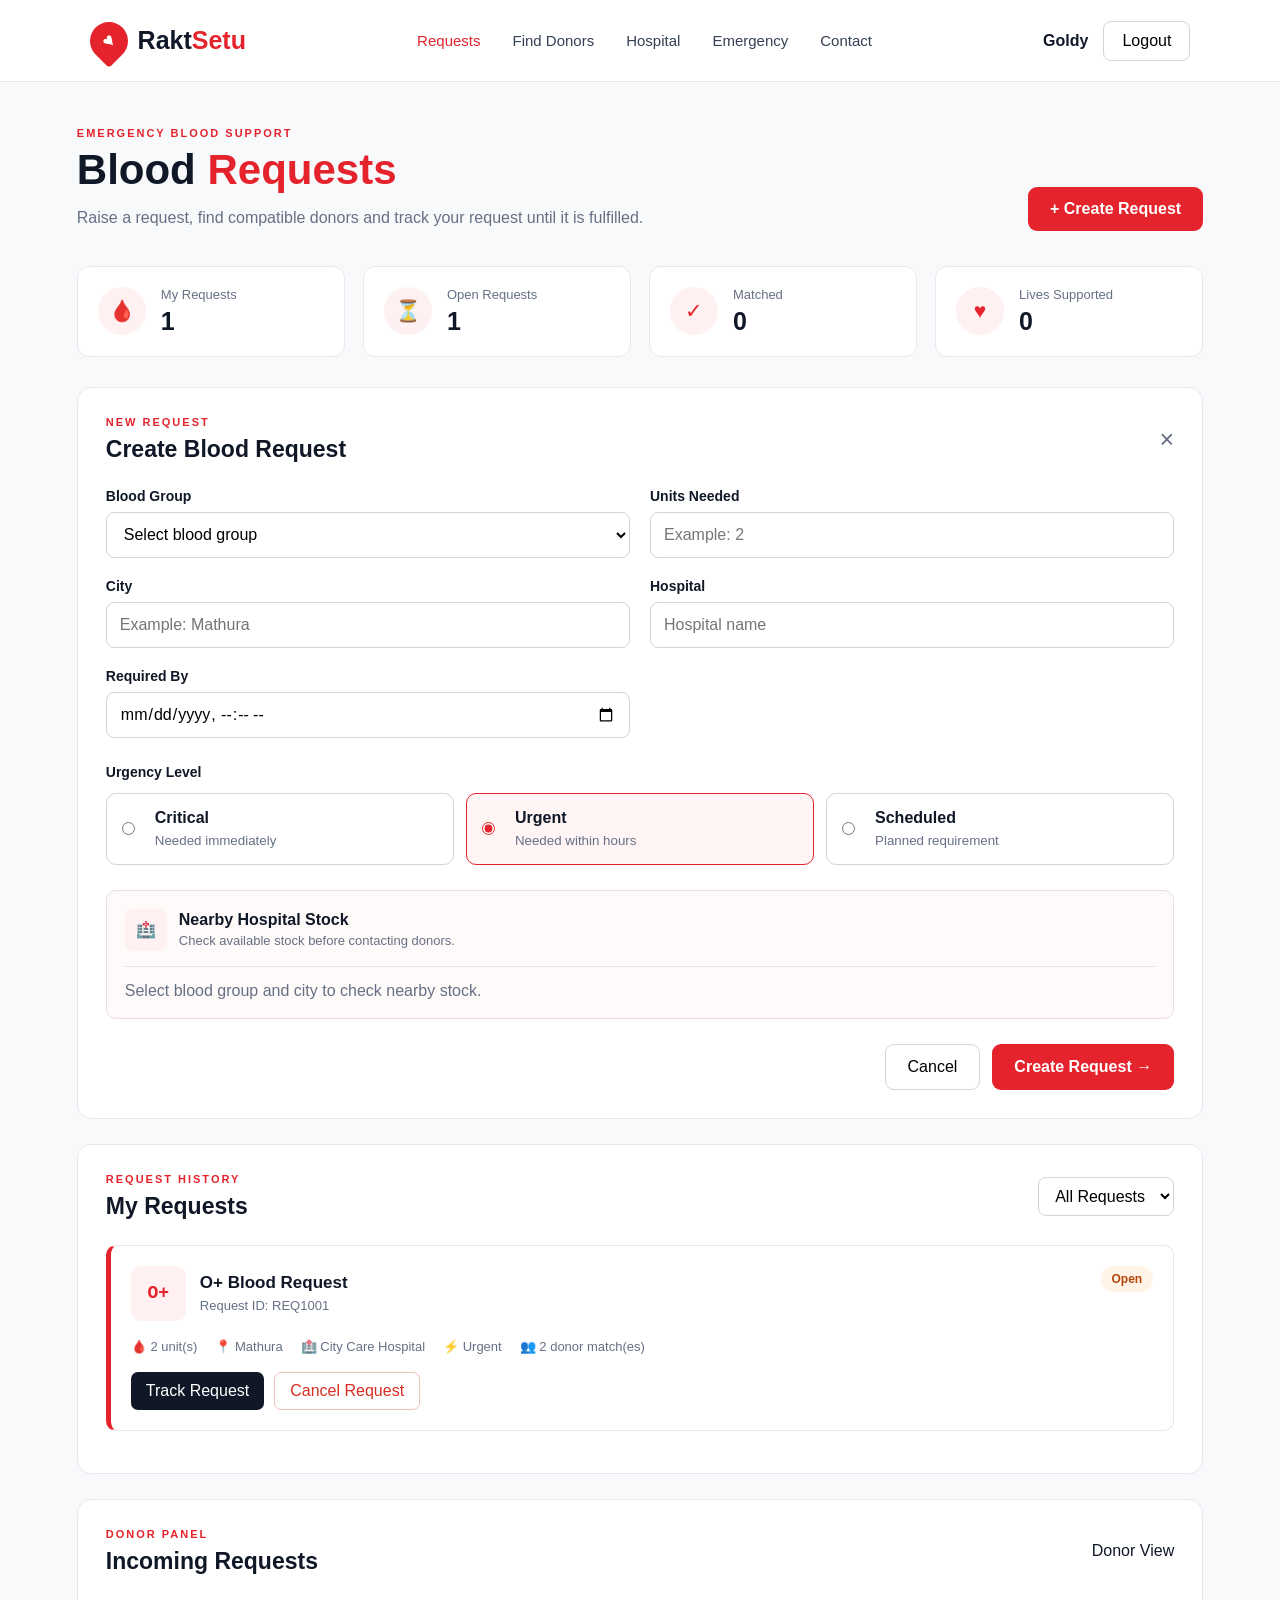
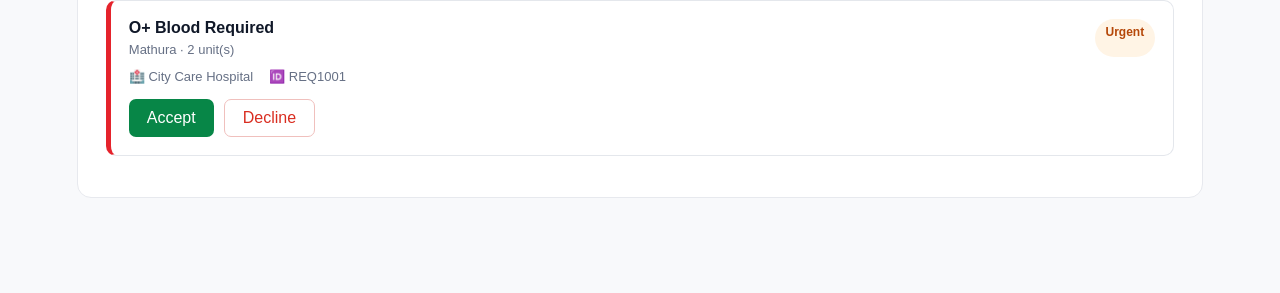
==== requests.html @ d80ad345 "Set up frontend HTML CSS and JavaScript structure" ====
<!DOCTYPE html>
<html lang="en">

<head>
    <meta charset="UTF-8">
    <meta name="viewport" content="width=device-width, initial-scale=1.0">

    <title>RaktSetu | Blood Requests</title>

    <link rel="stylesheet" href="requests.css">
</head>

<body>

    <!-- ================= NAVBAR ================= -->

    <header class="navbar">

        <div class="logo-area">
            <div class="logo-drop">♥</div>
            <span class="logo-text">
                Rakt<span>Setu</span>
            </span>
        </div>

        <nav>
            <a href="#" class="active">Requests</a>
            <a href="#">Find Donors</a>
            <a href="#">Hospital</a>
            <a href="#">Emergency</a>
            <a href="#">Contact</a>
        </nav>

        <div class="nav-actions">
            <span class="user-name">Goldy</span>
            <button class="logout-btn" onclick="logout()">Logout</button>
        </div>

    </header>


    <!-- ================= PAGE ================= -->

    <main class="page-container">

        <!-- PAGE HEADER -->

        <section class="page-heading">

            <div>
                <p class="small-heading">EMERGENCY BLOOD SUPPORT</p>

                <h1>
                    Blood <span>Requests</span>
                </h1>

                <p class="heading-text">
                    Raise a request, find compatible donors and track
                    your request until it is fulfilled.
                </p>
            </div>

            <button class="primary-btn" onclick="openRequestForm()">
                + Create Request
            </button>

        </section>


        <!-- ================= QUICK STATS ================= -->

        <section class="stats-grid">

            <div class="stat-card">
                <div class="stat-icon">🩸</div>

                <div>
                    <p>My Requests</p>
                    <h2 id="totalRequests">0</h2>
                </div>
            </div>


            <div class="stat-card">
                <div class="stat-icon">⏳</div>

                <div>
                    <p>Open Requests</p>
                    <h2 id="openRequests">0</h2>
                </div>
            </div>


            <div class="stat-card">
                <div class="stat-icon">✓</div>

                <div>
                    <p>Matched</p>
                    <h2 id="matchedRequests">0</h2>
                </div>
            </div>


            <div class="stat-card">
                <div class="stat-icon">♥</div>

                <div>
                    <p>Lives Supported</p>
                    <h2 id="fulfilledRequests">0</h2>
                </div>
            </div>

        </section>


        <!-- ================= REQUEST FORM ================= -->

        <section id="requestSection" class="content-card">

            <div class="section-header">

                <div>
                    <p class="small-heading">NEW REQUEST</p>
                    <h2>Create Blood Request</h2>
                </div>

                <button class="close-btn" onclick="closeRequestForm()">
                    ×
                </button>

            </div>


            <form id="requestForm">

                <div class="form-grid">

                    <!-- BLOOD GROUP -->

                    <div class="form-group">

                        <label for="bloodGroup">
                            Blood Group
                        </label>

                        <select id="bloodGroup" required>

                            <option value="">
                                Select blood group
                            </option>

                            <option value="A+">A+</option>
                            <option value="A-">A-</option>
                            <option value="B+">B+</option>
                            <option value="B-">B-</option>
                            <option value="AB+">AB+</option>
                            <option value="AB-">AB-</option>
                            <option value="O+">O+</option>
                            <option value="O-">O-</option>

                        </select>

                    </div>


                    <!-- UNITS -->

                    <div class="form-group">

                        <label for="units">
                            Units Needed
                        </label>

                        <input
                            type="number"
                            id="units"
                            min="1"
                            max="20"
                            placeholder="Example: 2"
                            required
                        >

                    </div>


                    <!-- CITY -->

                    <div class="form-group">

                        <label for="city">
                            City
                        </label>

                        <input
                            type="text"
                            id="city"
                            placeholder="Example: Mathura"
                            required
                        >

                    </div>


                    <!-- HOSPITAL -->

                    <div class="form-group">

                        <label for="hospital">
                            Hospital
                        </label>

                        <input
                            type="text"
                            id="hospital"
                            placeholder="Hospital name"
                        >

                    </div>


                    <!-- DATE -->

                    <div class="form-group">

                        <label for="neededBy">
                            Required By
                        </label>

                        <input
                            type="datetime-local"
                            id="neededBy"
                            required
                        >

                    </div>

                </div>


                <!-- URGENCY -->

                <div class="urgency-section">

                    <label>
                        Urgency Level
                    </label>

                    <div class="urgency-options">

                        <label class="urgency-card critical">

                            <input
                                type="radio"
                                name="urgency"
                                value="Critical"
                            >

                            <span class="urgency-dot"></span>

                            <div>
                                <strong>Critical</strong>
                                <small>Needed immediately</small>
                            </div>

                        </label>


                        <label class="urgency-card urgent">

                            <input
                                type="radio"
                                name="urgency"
                                value="Urgent"
                                checked
                            >

                            <span class="urgency-dot"></span>

                            <div>
                                <strong>Urgent</strong>
                                <small>Needed within hours</small>
                            </div>

                        </label>


                        <label class="urgency-card scheduled">

                            <input
                                type="radio"
                                name="urgency"
                                value="Scheduled"
                            >

                            <span class="urgency-dot"></span>

                            <div>
                                <strong>Scheduled</strong>
                                <small>Planned requirement</small>
                            </div>

                        </label>

                    </div>

                </div>


                <!-- STOCK PREVIEW -->

                <div class="stock-preview">

                    <div class="stock-title">

                        <div class="stock-icon">
                            🏥
                        </div>

                        <div>

                            <h3>Nearby Hospital Stock</h3>

                            <p>
                                Check available stock before contacting donors.
                            </p>

                        </div>

                    </div>

                    <div id="stockResult" class="stock-result">

                        Select blood group and city to check nearby stock.

                    </div>

                </div>


                <div class="form-actions">

                    <button
                        type="button"
                        class="secondary-btn"
                        onclick="closeRequestForm()"
                    >
                        Cancel
                    </button>

                    <button
                        type="submit"
                        class="primary-btn"
                    >
                        Create Request →
                    </button>

                </div>

            </form>

        </section>


        <!-- ================= MY REQUESTS ================= -->

        <section class="content-card">

            <div class="section-header">

                <div>
                    <p class="small-heading">REQUEST HISTORY</p>
                    <h2>My Requests</h2>
                </div>

                <select
                    id="statusFilter"
                    class="status-filter"
                    onchange="renderRequests()"
                >

                    <option value="all">
                        All Requests
                    </option>

                    <option value="Open">
                        Open
                    </option>

                    <option value="Matched">
                        Matched
                    </option>

                    <option value="Fulfilled">
                        Fulfilled
                    </option>

                    <option value="Cancelled">
                        Cancelled
                    </option>

                </select>

            </div>


            <div id="requestsContainer">

                <!-- JavaScript inserts requests here -->

            </div>

        </section>


        <!-- ================= INCOMING REQUESTS ================= -->

        <section class="content-card">

            <div class="section-header">

                <div>
                    <p class="small-heading">
                        DONOR PANEL
                    </p>

                    <h2>
                        Incoming Requests
                    </h2>
                </div>

                <span class="demo-pill">
                    Donor View
                </span>

            </div>


            <div id="incomingRequests">

                <!-- JavaScript inserts donor requests -->

            </div>

        </section>

    </main>


    <!-- ================= REQUEST DETAILS MODAL ================= -->

    <div id="requestModal" class="modal">

        <div class="modal-content">

            <button
                class="modal-close"
                onclick="closeModal()"
            >
                ×
            </button>

            <div id="modalBody">

            </div>

        </div>

    </div>


    <!-- ================= TOAST ================= -->

    <div id="toast" class="toast">

        <span id="toastMessage"></span>

    </div>


    <script src="requests.js"></script>

</body>

</html>
---- requests.css ----
/* ================= RESET ================= */

* {
    margin: 0;
    padding: 0;
    box-sizing: border-box;
}

body {
    font-family: Arial, Helvetica, sans-serif;
    background: #f8f9fb;
    color: #101828;
}

button,
input,
select {
    font: inherit;
}


/* ================= NAVBAR ================= */

.navbar {
    height: 82px;
    background: white;
    border-bottom: 1px solid #e8e8e8;

    display: flex;
    align-items: center;
    justify-content: space-between;

    padding: 0 7%;

    position: sticky;
    top: 0;
    z-index: 100;
}


/* LOGO */

.logo-area {
    display: flex;
    align-items: center;
    gap: 10px;
}

.logo-drop {
    width: 38px;
    height: 38px;

    background: #e5232c;
    color: white;

    border-radius: 50% 50% 50% 10%;

    display: flex;
    align-items: center;
    justify-content: center;

    transform: rotate(-45deg);
    font-size: 19px;
}

.logo-drop::first-letter {
    transform: rotate(45deg);
}

.logo-text {
    font-size: 25px;
    font-weight: 800;
}

.logo-text span {
    color: #e5232c;
}


/* NAV LINKS */

.navbar nav {
    display: flex;
    gap: 32px;
}

.navbar nav a {
    text-decoration: none;
    color: #344054;
    font-size: 15px;
    padding: 30px 0;
}

.navbar nav a:hover,
.navbar nav a.active {
    color: #e5232c;
}


/* NAV ACTIONS */

.nav-actions {
    display: flex;
    align-items: center;
    gap: 15px;
}

.user-name {
    font-weight: 600;
}

.logout-btn {
    background: white;
    border: 1px solid #d0d5dd;
    padding: 10px 18px;
    border-radius: 8px;
    cursor: pointer;
}


/* ================= MAIN ================= */

.page-container {
    width: 88%;
    max-width: 1350px;
    margin: auto;
    padding: 45px 0 70px;
}


/* ================= PAGE HEADING ================= */

.page-heading {
    display: flex;
    align-items: end;
    justify-content: space-between;
    margin-bottom: 35px;
}

.small-heading {
    color: #e5232c;
    font-size: 11px;
    font-weight: 800;
    letter-spacing: 2px;
    margin-bottom: 8px;
}

.page-heading h1 {
    font-size: 42px;
    line-height: 1.1;
    margin-bottom: 12px;
}

.page-heading h1 span {
    color: #e5232c;
}

.heading-text {
    color: #667085;
    max-width: 650px;
    line-height: 1.6;
}


/* ================= BUTTONS ================= */

.primary-btn {
    background: #e5232c;
    color: white;

    border: none;
    border-radius: 9px;

    padding: 13px 22px;

    font-weight: 700;

    cursor: pointer;

    transition: 0.2s;
}

.primary-btn:hover {
    background: #c91d25;
    transform: translateY(-1px);
}

.secondary-btn {
    background: white;
    border: 1px solid #d0d5dd;
    border-radius: 9px;
    padding: 13px 22px;
    cursor: pointer;
}


/* ================= STATS ================= */

.stats-grid {
    display: grid;
    grid-template-columns: repeat(4, 1fr);
    gap: 18px;
    margin-bottom: 30px;
}

.stat-card {
    background: white;
    border: 1px solid #e7e9ee;

    padding: 20px;

    border-radius: 12px;

    display: flex;
    align-items: center;
    gap: 15px;
}

.stat-icon {
    width: 48px;
    height: 48px;

    border-radius: 50%;

    background: #fff0f1;
    color: #e5232c;

    display: flex;
    align-items: center;
    justify-content: center;

    font-size: 21px;
}

.stat-card p {
    color: #667085;
    font-size: 13px;
    margin-bottom: 5px;
}

.stat-card h2 {
    font-size: 25px;
}


/* ================= CONTENT CARD ================= */

.content-card {
    background: white;
    border: 1px solid #e7e9ee;

    border-radius: 14px;

    padding: 28px;

    margin-bottom: 25px;
}

.section-header {
    display: flex;
    align-items: center;
    justify-content: space-between;

    margin-bottom: 25px;
}

.section-header h2 {
    font-size: 23px;
}

.close-btn,
.modal-close {
    background: none;
    border: none;
    font-size: 25px;
    cursor: pointer;
    color: #667085;
}


/* ================= FORM ================= */

.form-grid {
    display: grid;
    grid-template-columns: repeat(2, 1fr);
    gap: 20px;
}

.form-group {
    display: flex;
    flex-direction: column;
    gap: 8px;
}

.form-group label,
.urgency-section > label {
    font-size: 14px;
    font-weight: 700;
}

.form-group input,
.form-group select {
    height: 46px;

    border: 1px solid #d0d5dd;
    border-radius: 8px;

    padding: 0 13px;

    outline: none;

    background: white;
}

.form-group input:focus,
.form-group select:focus {
    border-color: #e5232c;
    box-shadow: 0 0 0 3px #fff0f1;
}


/* ================= URGENCY ================= */

.urgency-section {
    margin-top: 25px;
}

.urgency-options {
    display: grid;
    grid-template-columns: repeat(3, 1fr);
    gap: 12px;

    margin-top: 12px;
}

.urgency-card {
    border: 1px solid #d0d5dd;
    border-radius: 10px;

    padding: 15px;

    display: flex;
    align-items: center;
    gap: 10px;

    cursor: pointer;
}

.urgency-card input {
    accent-color: #e5232c;
}

.urgency-card strong {
    display: block;
    margin-bottom: 4px;
}

.urgency-card small {
    color: #667085;
}

.urgency-card:has(input:checked) {
    border-color: #e5232c;
    background: #fff5f5;
}


/* ================= STOCK ================= */

.stock-preview {
    margin-top: 25px;

    border: 1px solid #eadfe0;

    border-radius: 10px;

    padding: 18px;

    background: #fffafa;
}

.stock-title {
    display: flex;
    align-items: center;
    gap: 12px;
}

.stock-icon {
    width: 42px;
    height: 42px;

    border-radius: 8px;

    background: #fff0f1;

    display: flex;
    align-items: center;
    justify-content: center;
}

.stock-title h3 {
    font-size: 16px;
}

.stock-title p {
    color: #667085;
    font-size: 13px;
    margin-top: 4px;
}

.stock-result {
    margin-top: 15px;
    padding-top: 15px;
    border-top: 1px solid #eadfe0;
    color: #667085;
}


/* STOCK ROW */

.stock-row {
    display: flex;
    align-items: center;
    justify-content: space-between;

    padding: 10px 0;
}

.stock-positive {
    color: #078647;
    font-weight: 700;
}

.stock-low {
    color: #d97706;
    font-weight: 700;
}


/* ================= FORM ACTIONS ================= */

.form-actions {
    display: flex;
    justify-content: flex-end;
    gap: 12px;

    margin-top: 25px;
}


/* ================= REQUEST CARD ================= */

.request-card {
    border: 1px solid #e4e7ec;
    border-left: 5px solid #e5232c;

    border-radius: 10px;

    padding: 20px;

    margin-bottom: 14px;

    background: white;
}

.request-top {
    display: flex;
    justify-content: space-between;
    align-items: flex-start;
}

.request-main {
    display: flex;
    gap: 14px;
    align-items: center;
}

.blood-badge {
    min-width: 55px;
    height: 55px;

    border-radius: 10px;

    background: #fff0f1;
    color: #e5232c;

    display: flex;
    align-items: center;
    justify-content: center;

    font-weight: 900;
    font-family: monospace;
    font-size: 18px;
}

.request-main h3 {
    font-size: 17px;
    margin-bottom: 5px;
}

.request-main p {
    color: #667085;
    font-size: 13px;
}

.request-details {
    display: flex;
    flex-wrap: wrap;
    gap: 18px;

    margin-top: 18px;

    color: #667085;
    font-size: 13px;
}

.request-actions {
    margin-top: 18px;

    display: flex;
    gap: 10px;
}

.view-btn {
    background: #101828;
    color: white;

    border: none;

    padding: 9px 15px;

    border-radius: 7px;

    cursor: pointer;
}

.cancel-request-btn {
    background: white;
    color: #d92d20;

    border: 1px solid #f0c0bd;

    padding: 9px 15px;

    border-radius: 7px;

    cursor: pointer;
}


/* ================= STATUS ================= */

.status-badge {
    padding: 6px 11px;
    border-radius: 20px;

    font-size: 12px;
    font-weight: 700;
}

.status-open {
    background: #fff4e5;
    color: #b54708;
}

.status-matched {
    background: #eaf2ff;
    color: #175cd3;
}

.status-fulfilled {
    background: #e8f8ef;
    color: #078647;
}

.status-cancelled {
    background: #f2f4f7;
    color: #667085;
}


/* ================= INCOMING ================= */

.incoming-card {
    border: 1px solid #e4e7ec;

    border-left: 5px solid #e5232c;

    padding: 18px;

    border-radius: 10px;

    margin-bottom: 13px;
}

.incoming-header {
    display: flex;
    justify-content: space-between;
}

.incoming-info {
    margin-top: 12px;

    display: flex;
    flex-wrap: wrap;

    gap: 16px;

    color: #667085;

    font-size: 13px;
}

.incoming-actions {
    display: flex;
    gap: 10px;
    margin-top: 15px;
}

.accept-btn {
    background: #078647;
    color: white;

    border: none;

    padding: 9px 18px;

    border-radius: 7px;

    cursor: pointer;
}

.decline-btn {
    background: white;
    color: #d92d20;

    border: 1px solid #f0c0bd;

    padding: 9px 18px;

    border-radius: 7px;

    cursor: pointer;
}


/* ================= FILTER ================= */

.status-filter {
    border: 1px solid #d0d5dd;
    padding: 9px 12px;
    border-radius: 8px;
    background: white;
}


/* ================= MODAL ================= */

.modal {
    position: fixed;

    inset: 0;

    background: rgba(16, 24, 40, 0.55);

    display: none;

    align-items: center;
    justify-content: center;

    z-index: 200;
}

.modal.show {
    display: flex;
}

.modal-content {
    width: 90%;
    max-width: 720px;

    max-height: 90vh;

    overflow-y: auto;

    background: white;

    border-radius: 15px;

    padding: 30px;

    position: relative;
}

.modal-close {
    position: absolute;
    right: 20px;
    top: 15px;
}


/* TRACKER */

.tracker {
    display: flex;
    align-items: center;
    margin: 30px 0;
}

.track-step {
    text-align: center;
    flex: 1;
    position: relative;
}

.track-circle {
    width: 36px;
    height: 36px;

    margin: auto;

    border-radius: 50%;

    background: #eaecf0;

    color: #667085;

    display: flex;
    align-items: center;
    justify-content: center;

    font-weight: 700;
}

.track-step.active .track-circle {
    background: #e5232c;
    color: white;
}

.track-step.completed .track-circle {
    background: #078647;
    color: white;
}

.track-step span {
    display: block;
    font-size: 12px;
    margin-top: 7px;
}

.track-line {
    height: 2px;
    background: #eaecf0;
    flex: 1;
}


/* DONOR MATCH */

.donor-match {
    border: 1px solid #e4e7ec;
    border-radius: 9px;
    padding: 15px;

    display: flex;
    justify-content: space-between;
    align-items: center;

    margin-bottom: 10px;
}

.donor-info {
    display: flex;
    align-items: center;
    gap: 12px;
}

.donor-avatar {
    width: 40px;
    height: 40px;

    background: #fff0f1;
    color: #e5232c;

    border-radius: 50%;

    display: flex;
    align-items: center;
    justify-content: center;

    font-weight: 800;
}


/* ================= TOAST ================= */

.toast {
    position: fixed;

    bottom: 25px;
    right: 25px;

    background: #101828;
    color: white;

    padding: 14px 20px;

    border-radius: 8px;

    transform: translateY(100px);

    opacity: 0;

    transition: 0.3s;

    z-index: 500;
}

.toast.show {
    transform: translateY(0);
    opacity: 1;
}


/* ================= EMPTY STATE ================= */

.empty-state {
    text-align: center;

    padding: 40px 20px;

    color: #667085;
}

.empty-state-icon {
    font-size: 35px;
    margin-bottom: 10px;
}


/* ================= RESPONSIVE ================= */

@media (max-width: 900px) {

    .navbar {
        padding: 0 4%;
    }

    .navbar nav {
        display: none;
    }

    .stats-grid {
        grid-template-columns: repeat(2, 1fr);
    }

    .page-heading {
        align-items: flex-start;
        flex-direction: column;
        gap: 20px;
    }

    .urgency-options {
        grid-template-columns: 1fr;
    }
}


@media (max-width: 600px) {

    .page-container {
        width: 92%;
        padding-top: 30px;
    }

    .page-heading h1 {
        font-size: 32px;
    }

    .stats-grid {
        grid-template-columns: 1fr;
    }

    .form-grid {
        grid-template-columns: 1fr;
    }

    .content-card {
        padding: 20px;
    }

    .section-header {
        align-items: flex-start;
        gap: 15px;
    }

    .request-top {
        gap: 10px;
    }

    .request-details {
        flex-direction: column;
        gap: 7px;
    }

    .navbar {
        height: 70px;
    }

    .user-name {
        display: none;
    }

}
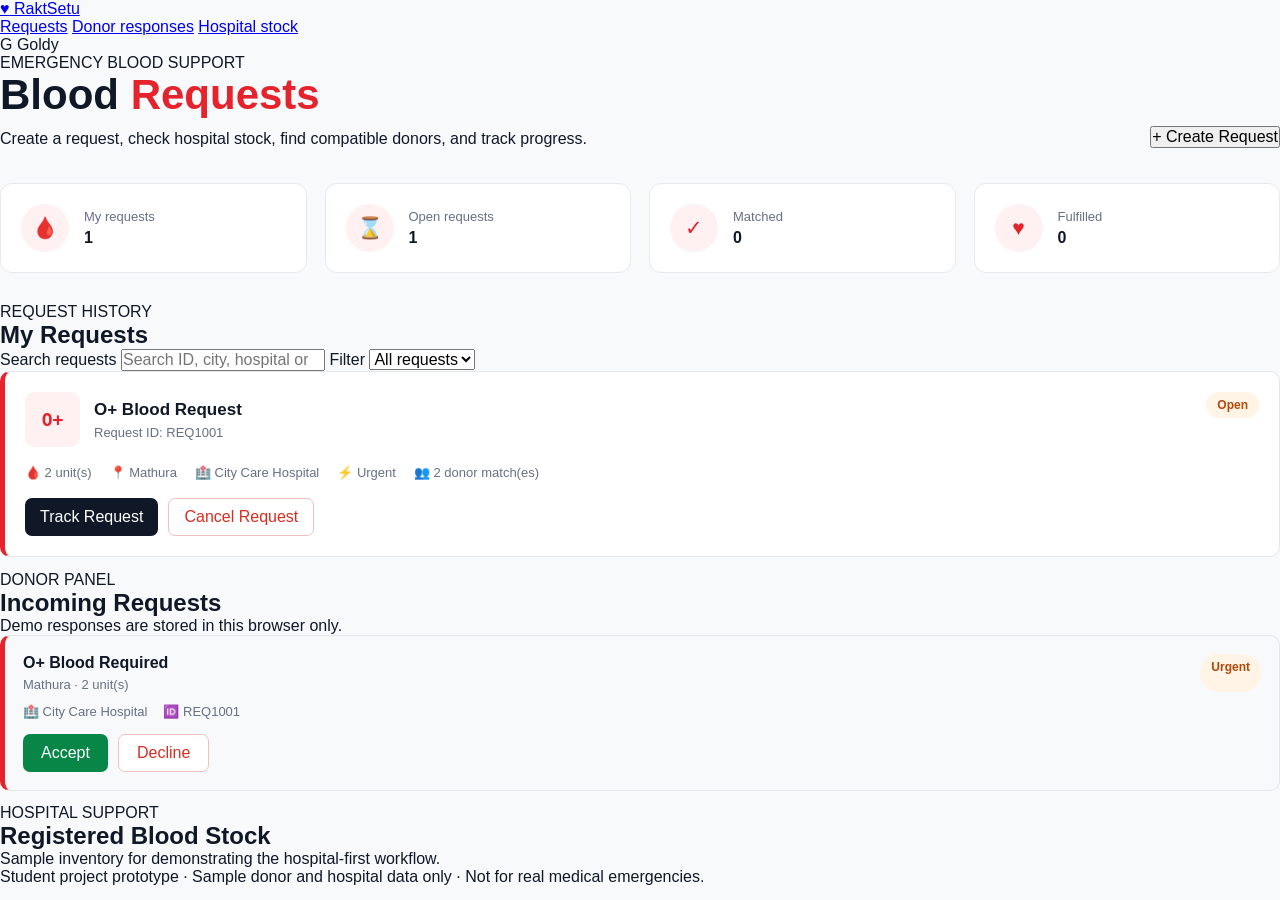
==== commit 75c36586: "updated 60% code of html" ====
--- a/requests.html
+++ b/requests.html
@@ -1,484 +1,232 @@
 <!DOCTYPE html>
 <html lang="en">
-
 <head>
-    <meta charset="UTF-8">
-    <meta name="viewport" content="width=device-width, initial-scale=1.0">
-
-    <title>RaktSetu | Blood Requests</title>
-
-    <link rel="stylesheet" href="requests.css">
+  <meta charset="UTF-8">
+  <meta name="viewport" content="width=device-width, initial-scale=1.0">
+  <meta name="description" content="RaktSetu blood donation and emergency request prototype">
+  <title>RaktSetu | Blood Requests</title>
+  <link rel="stylesheet" href="requests.css">
+  <script src="requests.js" defer></script>
 </head>
-
 <body>
-
-    <!-- ================= NAVBAR ================= -->
-
-    <header class="navbar">
-
-        <div class="logo-area">
-            <div class="logo-drop">♥</div>
-            <span class="logo-text">
-                Rakt<span>Setu</span>
-            </span>
-        </div>
-
-        <nav>
-            <a href="#" class="active">Requests</a>
-            <a href="#">Find Donors</a>
-            <a href="#">Hospital</a>
-            <a href="#">Emergency</a>
-            <a href="#">Contact</a>
-        </nav>
-
-        <div class="nav-actions">
-            <span class="user-name">Goldy</span>
-            <button class="logout-btn" onclick="logout()">Logout</button>
-        </div>
-
-    </header>
-
-
-    <!-- ================= PAGE ================= -->
-
-    <main class="page-container">
-
-        <!-- PAGE HEADER -->
-
-        <section class="page-heading">
-
-            <div>
-                <p class="small-heading">EMERGENCY BLOOD SUPPORT</p>
-
-                <h1>
-                    Blood <span>Requests</span>
-                </h1>
-
-                <p class="heading-text">
-                    Raise a request, find compatible donors and track
-                    your request until it is fulfilled.
-                </p>
+  <header class="site-header">
+    <a class="brand" href="#" aria-label="RaktSetu home">
+      <span class="brand-drop">♥</span>
+      <span>Rakt<span class="brand-red">Setu</span></span>
+    </a>
+
+    <nav class="main-nav" aria-label="Main navigation">
+      <a class="active" href="#requests">Requests</a>
+      <a href="#donor-panel">Donor responses</a>
+      <a href="#stock-panel">Hospital stock</a>
+    </nav>
+
+    <div class="header-user">
+      <span class="user-avatar">G</span>
+      <span>Goldy</span>
+    </div>
+  </header>
+
+  <main class="page-shell" id="requests">
+    <section class="page-heading">
+      <div>
+        <p class="eyebrow">EMERGENCY BLOOD SUPPORT</p>
+        <h1>Blood <span>Requests</span></h1>
+        <p class="subtitle">
+          Create a request, check hospital stock, find compatible donors,
+          and track progress.
+        </p>
+      </div>
+      <button class="button button-primary" id="openRequestBtn" type="button">
+        + Create Request
+      </button>
+    </section>
+
+    <section class="stats-grid" aria-label="Request statistics">
+      <article class="stat-card">
+        <span class="stat-icon">🩸</span>
+        <div><p>My requests</p><strong id="totalRequests">0</strong></div>
+      </article>
+      <article class="stat-card">
+        <span class="stat-icon">⌛</span>
+        <div><p>Open requests</p><strong id="openRequests">0</strong></div>
+      </article>
+      <article class="stat-card">
+        <span class="stat-icon">✓</span>
+        <div><p>Matched</p><strong id="matchedRequests">0</strong></div>
+      </article>
+      <article class="stat-card">
+        <span class="stat-icon">♥</span>
+        <div><p>Fulfilled</p><strong id="fulfilledRequests">0</strong></div>
+      </article>
+    </section>
+
+    <section class="panel form-panel" id="requestSection" hidden>
+      <div class="panel-heading">
+        <div>
+          <p class="eyebrow">NEW REQUEST</p>
+          <h2>Create Blood Request</h2>
+        </div>
+        <button class="icon-button" id="closeRequestBtn"
+          type="button" aria-label="Close request form">×</button>
+      </div>
+
+      <form id="requestForm">
+        <div class="form-grid">
+          <div class="field">
+            <label for="bloodGroup">Blood group <span>*</span></label>
+            <select id="bloodGroup" name="bloodGroup" required>
+              <option value="">Select blood group</option>
+              <option>A+</option><option>A-</option>
+              <option>B+</option><option>B-</option>
+              <option>AB+</option><option>AB-</option>
+              <option>O+</option><option>O-</option>
+            </select>
+          </div>
+
+          <div class="field">
+            <label for="units">Units needed <span>*</span></label>
+            <input id="units" name="units" type="number"
+              min="1" max="20" step="1"
+              placeholder="Example: 2" required>
+          </div>
+
+          <div class="field">
+            <label for="city">City <span>*</span></label>
+            <input id="city" name="city" type="text"
+              maxlength="60" placeholder="Example: Mathura" required>
+          </div>
+
+          <div class="field">
+            <label for="hospital">Hospital</label>
+            <input id="hospital" name="hospital" type="text"
+              maxlength="100" placeholder="Hospital name (optional)">
+          </div>
+
+          <div class="field">
+            <label for="neededBy">Required by <span>*</span></label>
+            <input id="neededBy" name="neededBy"
+              type="datetime-local" required>
+          </div>
+
+          <fieldset class="field urgency-field">
+            <legend>Urgency level</legend>
+            <div class="urgency-options">
+              <label class="urgency-option">
+                <input type="radio" name="urgency" value="Critical">
+                <span><strong>Critical</strong>
+                  <small>Needed immediately</small></span>
+              </label>
+
+              <label class="urgency-option selected">
+                <input type="radio" name="urgency"
+                  value="Urgent" checked>
+                <span><strong>Urgent</strong>
+                  <small>Needed within hours</small></span>
+              </label>
+
+              <label class="urgency-option">
+                <input type="radio" name="urgency" value="Scheduled">
+                <span><strong>Scheduled</strong>
+                  <small>Planned requirement</small></span>
+              </label>
             </div>
-
-            <button class="primary-btn" onclick="openRequestForm()">
-                + Create Request
-            </button>
-
-        </section>
-
-
-        <!-- ================= QUICK STATS ================= -->
-
-        <section class="stats-grid">
-
-            <div class="stat-card">
-                <div class="stat-icon">🩸</div>
-
-                <div>
-                    <p>My Requests</p>
-                    <h2 id="totalRequests">0</h2>
-                </div>
-            </div>
-
-
-            <div class="stat-card">
-                <div class="stat-icon">⏳</div>
-
-                <div>
-                    <p>Open Requests</p>
-                    <h2 id="openRequests">0</h2>
-                </div>
-            </div>
-
-
-            <div class="stat-card">
-                <div class="stat-icon">✓</div>
-
-                <div>
-                    <p>Matched</p>
-                    <h2 id="matchedRequests">0</h2>
-                </div>
-            </div>
-
-
-            <div class="stat-card">
-                <div class="stat-icon">♥</div>
-
-                <div>
-                    <p>Lives Supported</p>
-                    <h2 id="fulfilledRequests">0</h2>
-                </div>
-            </div>
-
-        </section>
-
-
-        <!-- ================= REQUEST FORM ================= -->
-
-        <section id="requestSection" class="content-card">
-
-            <div class="section-header">
-
-                <div>
-                    <p class="small-heading">NEW REQUEST</p>
-                    <h2>Create Blood Request</h2>
-                </div>
-
-                <button class="close-btn" onclick="closeRequestForm()">
-                    ×
-                </button>
-
-            </div>
-
-
-            <form id="requestForm">
-
-                <div class="form-grid">
-
-                    <!-- BLOOD GROUP -->
-
-                    <div class="form-group">
-
-                        <label for="bloodGroup">
-                            Blood Group
-                        </label>
-
-                        <select id="bloodGroup" required>
-
-                            <option value="">
-                                Select blood group
-                            </option>
-
-                            <option value="A+">A+</option>
-                            <option value="A-">A-</option>
-                            <option value="B+">B+</option>
-                            <option value="B-">B-</option>
-                            <option value="AB+">AB+</option>
-                            <option value="AB-">AB-</option>
-                            <option value="O+">O+</option>
-                            <option value="O-">O-</option>
-
-                        </select>
-
-                    </div>
-
-
-                    <!-- UNITS -->
-
-                    <div class="form-group">
-
-                        <label for="units">
-                            Units Needed
-                        </label>
-
-                        <input
-                            type="number"
-                            id="units"
-                            min="1"
-                            max="20"
-                            placeholder="Example: 2"
-                            required
-                        >
-
-                    </div>
-
-
-                    <!-- CITY -->
-
-                    <div class="form-group">
-
-                        <label for="city">
-                            City
-                        </label>
-
-                        <input
-                            type="text"
-                            id="city"
-                            placeholder="Example: Mathura"
-                            required
-                        >
-
-                    </div>
-
-
-                    <!-- HOSPITAL -->
-
-                    <div class="form-group">
-
-                        <label for="hospital">
-                            Hospital
-                        </label>
-
-                        <input
-                            type="text"
-                            id="hospital"
-                            placeholder="Hospital name"
-                        >
-
-                    </div>
-
-
-                    <!-- DATE -->
-
-                    <div class="form-group">
-
-                        <label for="neededBy">
-                            Required By
-                        </label>
-
-                        <input
-                            type="datetime-local"
-                            id="neededBy"
-                            required
-                        >
-
-                    </div>
-
-                </div>
-
-
-                <!-- URGENCY -->
-
-                <div class="urgency-section">
-
-                    <label>
-                        Urgency Level
-                    </label>
-
-                    <div class="urgency-options">
-
-                        <label class="urgency-card critical">
-
-                            <input
-                                type="radio"
-                                name="urgency"
-                                value="Critical"
-                            >
-
-                            <span class="urgency-dot"></span>
-
-                            <div>
-                                <strong>Critical</strong>
-                                <small>Needed immediately</small>
-                            </div>
-
-                        </label>
-
-
-                        <label class="urgency-card urgent">
-
-                            <input
-                                type="radio"
-                                name="urgency"
-                                value="Urgent"
-                                checked
-                            >
-
-                            <span class="urgency-dot"></span>
-
-                            <div>
-                                <strong>Urgent</strong>
-                                <small>Needed within hours</small>
-                            </div>
-
-                        </label>
-
-
-                        <label class="urgency-card scheduled">
-
-                            <input
-                                type="radio"
-                                name="urgency"
-                                value="Scheduled"
-                            >
-
-                            <span class="urgency-dot"></span>
-
-                            <div>
-                                <strong>Scheduled</strong>
-                                <small>Planned requirement</small>
-                            </div>
-
-                        </label>
-
-                    </div>
-
-                </div>
-
-
-                <!-- STOCK PREVIEW -->
-
-                <div class="stock-preview">
-
-                    <div class="stock-title">
-
-                        <div class="stock-icon">
-                            🏥
-                        </div>
-
-                        <div>
-
-                            <h3>Nearby Hospital Stock</h3>
-
-                            <p>
-                                Check available stock before contacting donors.
-                            </p>
-
-                        </div>
-
-                    </div>
-
-                    <div id="stockResult" class="stock-result">
-
-                        Select blood group and city to check nearby stock.
-
-                    </div>
-
-                </div>
-
-
-                <div class="form-actions">
-
-                    <button
-                        type="button"
-                        class="secondary-btn"
-                        onclick="closeRequestForm()"
-                    >
-                        Cancel
-                    </button>
-
-                    <button
-                        type="submit"
-                        class="primary-btn"
-                    >
-                        Create Request →
-                    </button>
-
-                </div>
-
-            </form>
-
-        </section>
-
-
-        <!-- ================= MY REQUESTS ================= -->
-
-        <section class="content-card">
-
-            <div class="section-header">
-
-                <div>
-                    <p class="small-heading">REQUEST HISTORY</p>
-                    <h2>My Requests</h2>
-                </div>
-
-                <select
-                    id="statusFilter"
-                    class="status-filter"
-                    onchange="renderRequests()"
-                >
-
-                    <option value="all">
-                        All Requests
-                    </option>
-
-                    <option value="Open">
-                        Open
-                    </option>
-
-                    <option value="Matched">
-                        Matched
-                    </option>
-
-                    <option value="Fulfilled">
-                        Fulfilled
-                    </option>
-
-                    <option value="Cancelled">
-                        Cancelled
-                    </option>
-
-                </select>
-
-            </div>
-
-
-            <div id="requestsContainer">
-
-                <!-- JavaScript inserts requests here -->
-
-            </div>
-
-        </section>
-
-
-        <!-- ================= INCOMING REQUESTS ================= -->
-
-        <section class="content-card">
-
-            <div class="section-header">
-
-                <div>
-                    <p class="small-heading">
-                        DONOR PANEL
-                    </p>
-
-                    <h2>
-                        Incoming Requests
-                    </h2>
-                </div>
-
-                <span class="demo-pill">
-                    Donor View
-                </span>
-
-            </div>
-
-
-            <div id="incomingRequests">
-
-                <!-- JavaScript inserts donor requests -->
-
-            </div>
-
-        </section>
-
-    </main>
-
-
-    <!-- ================= REQUEST DETAILS MODAL ================= -->
-
-    <div id="requestModal" class="modal">
-
-        <div class="modal-content">
-
-            <button
-                class="modal-close"
-                onclick="closeModal()"
-            >
-                ×
-            </button>
-
-            <div id="modalBody">
-
-            </div>
-
-        </div>
-
+          </fieldset>
+        </div>
+
+        <div class="stock-preview" id="stockResult" aria-live="polite">
+          Select a blood group and city to check registered hospital stock.
+        </div>
+
+        <div class="form-actions">
+          <button class="button button-outline" id="cancelFormBtn"
+            type="button">Cancel</button>
+          <button class="button button-primary" type="submit">
+            Create request
+          </button>
+        </div>
+      </form>
+    </section>
+
+    <section class="panel">
+      <div class="panel-heading history-heading">
+        <div>
+          <p class="eyebrow">REQUEST HISTORY</p>
+          <h2>My Requests</h2>
+        </div>
+
+        <div class="filter-wrap">
+          <label for="requestSearch" class="visually-hidden">
+            Search requests
+          </label>
+          <input type="search" id="requestSearch" class="search-input"
+            placeholder="Search ID, city, hospital or blood group..."
+            aria-label="Search requests by ID, city, hospital or blood group">
+
+          <label for="statusFilter">Filter</label>
+          <select id="statusFilter">
+            <option value="all">All requests</option>
+            <option value="Open">Open</option>
+            <option value="Matched">Matched</option>
+            <option value="Fulfilled">Fulfilled</option>
+            <option value="Cancelled">Cancelled</option>
+          </select>
+        </div>
+      </div>
+
+      <div id="requestsContainer" class="request-list" aria-live="polite"></div>
+    </section>
+
+    <section class="panel" id="donor-panel">
+      <div class="panel-heading">
+        <div>
+          <p class="eyebrow">DONOR PANEL</p>
+          <h2>Incoming Requests</h2>
+          <p class="section-note">
+            Demo responses are stored in this browser only.
+          </p>
+        </div>
+      </div>
+      <div id="incomingRequests" class="request-list" aria-live="polite"></div>
+    </section>
+
+    <section class="panel" id="stock-panel">
+      <div class="panel-heading">
+        <div>
+          <p class="eyebrow">HOSPITAL SUPPORT</p>
+          <h2>Registered Blood Stock</h2>
+          <p class="section-note">
+            Sample inventory for demonstrating the hospital-first workflow.
+          </p>
+        </div>
+      </div>
+      <div id="inventoryContainer" class="inventory-grid"></div>
+    </section>
+
+    <p class="prototype-note">
+      Student project prototype · Sample donor and hospital data only ·
+      Not for real medical emergencies.
+    </p>
+  </main>
+
+  <div class="modal-backdrop" id="requestModal"
+    role="dialog" aria-modal="true" aria-labelledby="modalTitle" hidden>
+    <div class="modal-card">
+      <div class="modal-heading">
+        <div>
+          <p class="eyebrow">REQUEST TRACKING</p>
+          <h2 id="modalTitle">Request detail</h2>
+        </div>
+        <button class="icon-button" id="closeModalBtn"
+          type="button" aria-label="Close details">×</button>
+      </div>
+      <div id="modalBody"></div>
     </div>
-
-
-    <!-- ================= TOAST ================= -->
-
-    <div id="toast" class="toast">
-
-        <span id="toastMessage"></span>
-
-    </div>
-
-
-    <script src="requests.js"></script>
-
+  </div>
+
+  <div class="toast" id="toast" role="status" aria-live="polite">
+    <span class="toast-mark">✓</span>
+    <span id="toastMessage"></span>
+  </div>
 </body>
-
 </html>
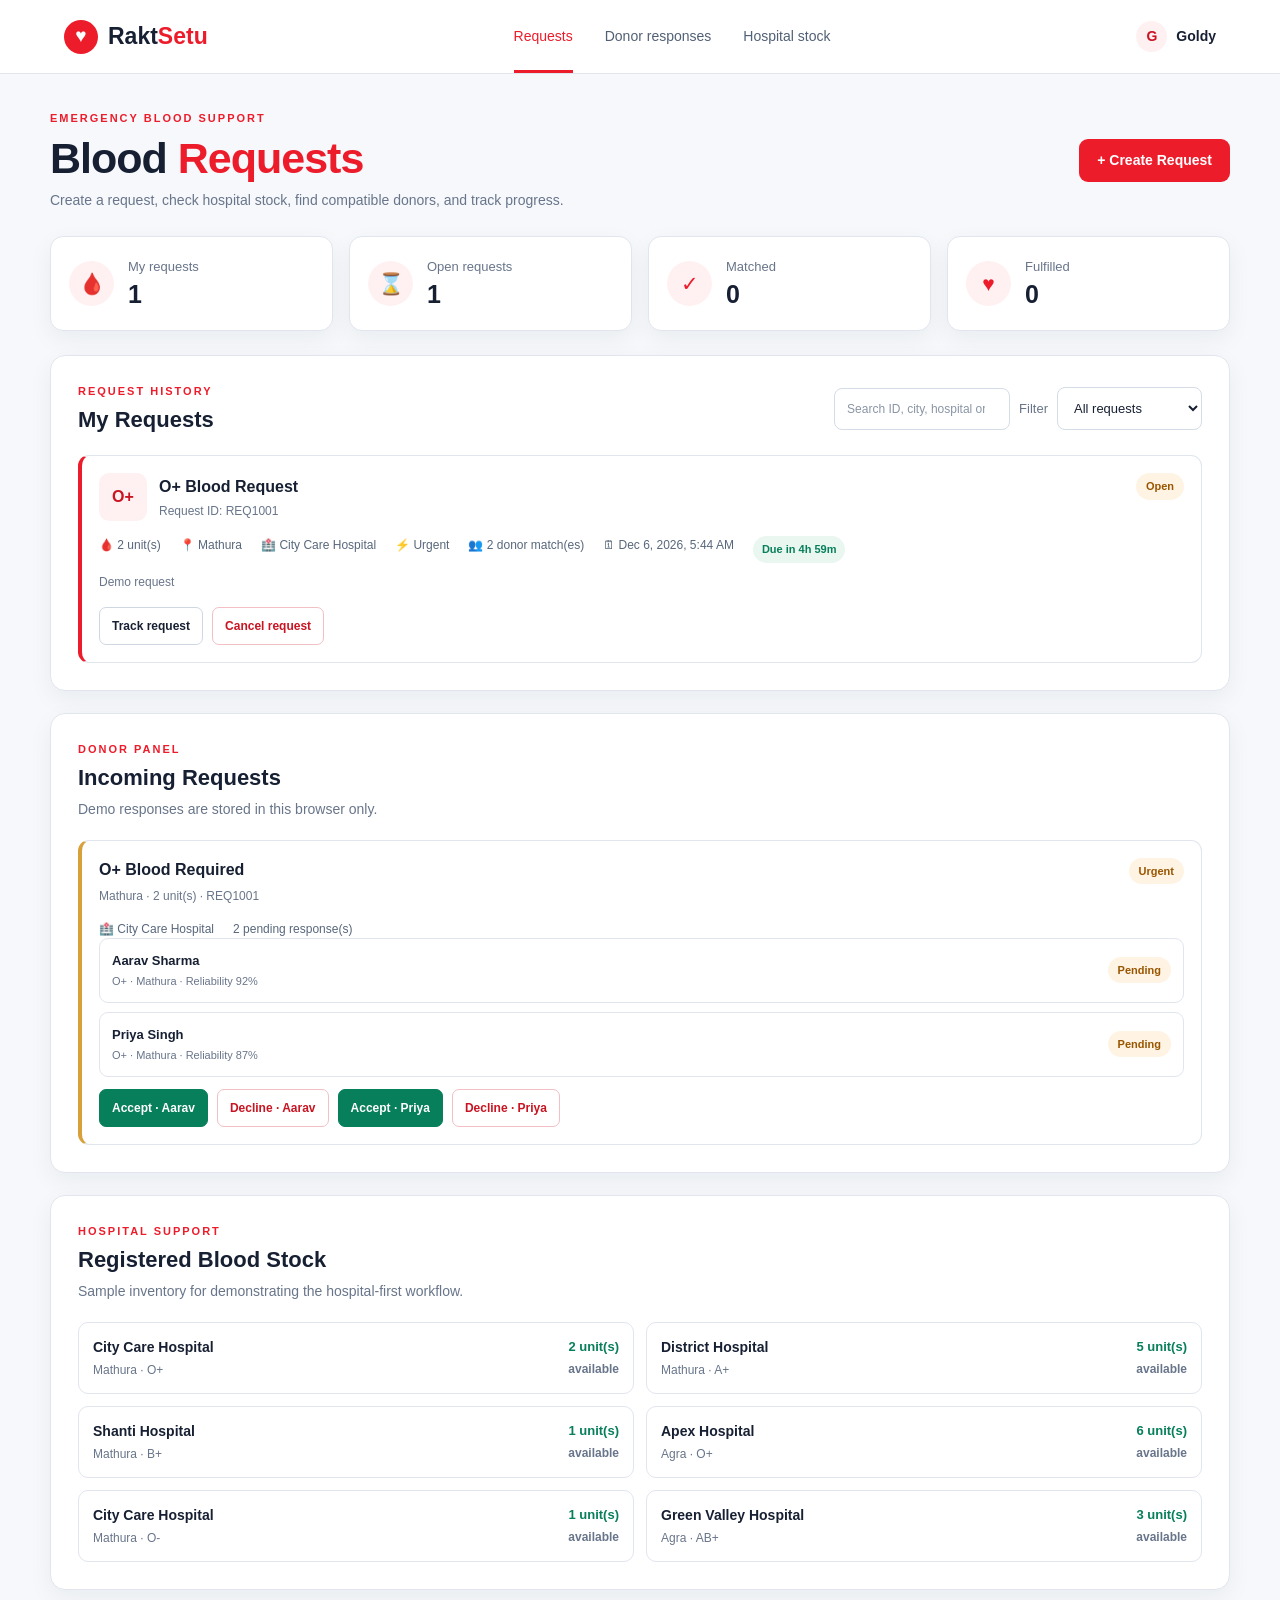
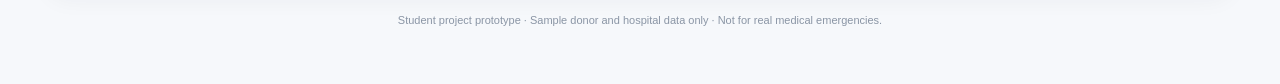
==== commit 52818339: "Complete 100 percent emergency request HTML" ====
--- a/requests.html
+++ b/requests.html
@@ -10,223 +10,56 @@
 </head>
 <body>
   <header class="site-header">
-    <a class="brand" href="#" aria-label="RaktSetu home">
-      <span class="brand-drop">♥</span>
-      <span>Rakt<span class="brand-red">Setu</span></span>
-    </a>
-
+    <a class="brand" href="#requests" aria-label="RaktSetu home"><span class="brand-drop">♥</span><span>Rakt<span class="brand-red">Setu</span></span></a>
     <nav class="main-nav" aria-label="Main navigation">
       <a class="active" href="#requests">Requests</a>
       <a href="#donor-panel">Donor responses</a>
       <a href="#stock-panel">Hospital stock</a>
     </nav>
-
-    <div class="header-user">
-      <span class="user-avatar">G</span>
-      <span>Goldy</span>
-    </div>
+    <div class="header-user"><span class="user-avatar">G</span><span>Goldy</span></div>
   </header>
-
   <main class="page-shell" id="requests">
     <section class="page-heading">
-      <div>
-        <p class="eyebrow">EMERGENCY BLOOD SUPPORT</p>
-        <h1>Blood <span>Requests</span></h1>
-        <p class="subtitle">
-          Create a request, check hospital stock, find compatible donors,
-          and track progress.
-        </p>
-      </div>
-      <button class="button button-primary" id="openRequestBtn" type="button">
-        + Create Request
-      </button>
+      <div><p class="eyebrow">EMERGENCY BLOOD SUPPORT</p><h1>Blood <span>Requests</span></h1><p class="subtitle">Create a request, check hospital stock, find compatible donors, and track progress.</p></div>
+      <button class="button button-primary" id="openRequestBtn" type="button">+ Create Request</button>
     </section>
-
     <section class="stats-grid" aria-label="Request statistics">
-      <article class="stat-card">
-        <span class="stat-icon">🩸</span>
-        <div><p>My requests</p><strong id="totalRequests">0</strong></div>
-      </article>
-      <article class="stat-card">
-        <span class="stat-icon">⌛</span>
-        <div><p>Open requests</p><strong id="openRequests">0</strong></div>
-      </article>
-      <article class="stat-card">
-        <span class="stat-icon">✓</span>
-        <div><p>Matched</p><strong id="matchedRequests">0</strong></div>
-      </article>
-      <article class="stat-card">
-        <span class="stat-icon">♥</span>
-        <div><p>Fulfilled</p><strong id="fulfilledRequests">0</strong></div>
-      </article>
+      <article class="stat-card"><span class="stat-icon">🩸</span><div><p>My requests</p><strong id="totalRequests">0</strong></div></article>
+      <article class="stat-card"><span class="stat-icon">⌛</span><div><p>Open requests</p><strong id="openRequests">0</strong></div></article>
+      <article class="stat-card"><span class="stat-icon">✓</span><div><p>Matched</p><strong id="matchedRequests">0</strong></div></article>
+      <article class="stat-card"><span class="stat-icon">♥</span><div><p>Fulfilled</p><strong id="fulfilledRequests">0</strong></div></article>
     </section>
-
     <section class="panel form-panel" id="requestSection" hidden>
-      <div class="panel-heading">
-        <div>
-          <p class="eyebrow">NEW REQUEST</p>
-          <h2>Create Blood Request</h2>
-        </div>
-        <button class="icon-button" id="closeRequestBtn"
-          type="button" aria-label="Close request form">×</button>
-      </div>
-
+      <div class="panel-heading"><div><p class="eyebrow">NEW REQUEST</p><h2>Create Blood Request</h2></div><button class="icon-button" id="closeRequestBtn" type="button" aria-label="Close request form">×</button></div>
       <form id="requestForm">
         <div class="form-grid">
-          <div class="field">
-            <label for="bloodGroup">Blood group <span>*</span></label>
-            <select id="bloodGroup" name="bloodGroup" required>
-              <option value="">Select blood group</option>
-              <option>A+</option><option>A-</option>
-              <option>B+</option><option>B-</option>
-              <option>AB+</option><option>AB-</option>
-              <option>O+</option><option>O-</option>
-            </select>
-          </div>
-
-          <div class="field">
-            <label for="units">Units needed <span>*</span></label>
-            <input id="units" name="units" type="number"
-              min="1" max="20" step="1"
-              placeholder="Example: 2" required>
-          </div>
-
-          <div class="field">
-            <label for="city">City <span>*</span></label>
-            <input id="city" name="city" type="text"
-              maxlength="60" placeholder="Example: Mathura" required>
-          </div>
-
-          <div class="field">
-            <label for="hospital">Hospital</label>
-            <input id="hospital" name="hospital" type="text"
-              maxlength="100" placeholder="Hospital name (optional)">
-          </div>
-
-          <div class="field">
-            <label for="neededBy">Required by <span>*</span></label>
-            <input id="neededBy" name="neededBy"
-              type="datetime-local" required>
-          </div>
-
-          <fieldset class="field urgency-field">
-            <legend>Urgency level</legend>
-            <div class="urgency-options">
-              <label class="urgency-option">
-                <input type="radio" name="urgency" value="Critical">
-                <span><strong>Critical</strong>
-                  <small>Needed immediately</small></span>
-              </label>
-
-              <label class="urgency-option selected">
-                <input type="radio" name="urgency"
-                  value="Urgent" checked>
-                <span><strong>Urgent</strong>
-                  <small>Needed within hours</small></span>
-              </label>
-
-              <label class="urgency-option">
-                <input type="radio" name="urgency" value="Scheduled">
-                <span><strong>Scheduled</strong>
-                  <small>Planned requirement</small></span>
-              </label>
-            </div>
-          </fieldset>
+          <div class="field"><label for="bloodGroup">Blood group <span>*</span></label><select id="bloodGroup" name="bloodGroup" required><option value="">Select blood group</option><option>A+</option><option>A-</option><option>B+</option><option>B-</option><option>AB+</option><option>AB-</option><option>O+</option><option>O-</option></select></div>
+          <div class="field"><label for="units">Units needed <span>*</span></label><input id="units" name="units" type="number" min="1" max="20" step="1" placeholder="Example: 2" required></div>
+          <div class="field"><label for="city">City <span>*</span></label><input id="city" name="city" type="text" maxlength="60" placeholder="Example: Mathura" required></div>
+          <div class="field"><label for="hospital">Hospital</label><input id="hospital" name="hospital" type="text" maxlength="100" placeholder="Hospital name (optional)"></div>
+          <div class="field"><label for="neededBy">Required by <span>*</span></label><input id="neededBy" name="neededBy" type="datetime-local" required></div>
+          <fieldset class="field urgency-field"><legend>Urgency level</legend><div class="urgency-options">
+            <label class="urgency-option"><input type="radio" name="urgency" value="Critical"><span><strong>Critical</strong><small>Needed immediately</small></span></label>
+            <label class="urgency-option selected"><input type="radio" name="urgency" value="Urgent" checked><span><strong>Urgent</strong><small>Needed within hours</small></span></label>
+            <label class="urgency-option"><input type="radio" name="urgency" value="Scheduled"><span><strong>Scheduled</strong><small>Planned requirement</small></span></label>
+          </div></fieldset>
         </div>
-
-        <div class="stock-preview" id="stockResult" aria-live="polite">
-          Select a blood group and city to check registered hospital stock.
-        </div>
-
-        <div class="form-actions">
-          <button class="button button-outline" id="cancelFormBtn"
-            type="button">Cancel</button>
-          <button class="button button-primary" type="submit">
-            Create request
-          </button>
-        </div>
+        <div class="stock-preview" id="stockResult" aria-live="polite">Select a blood group and city to check registered hospital stock.</div>
+        <div class="form-actions"><button class="button button-outline" id="cancelFormBtn" type="button">Cancel</button><button class="button button-primary" type="submit">Create request</button></div>
       </form>
     </section>
-
     <section class="panel">
-      <div class="panel-heading history-heading">
-        <div>
-          <p class="eyebrow">REQUEST HISTORY</p>
-          <h2>My Requests</h2>
-        </div>
-
-        <div class="filter-wrap">
-          <label for="requestSearch" class="visually-hidden">
-            Search requests
-          </label>
-          <input type="search" id="requestSearch" class="search-input"
-            placeholder="Search ID, city, hospital or blood group..."
-            aria-label="Search requests by ID, city, hospital or blood group">
-
-          <label for="statusFilter">Filter</label>
-          <select id="statusFilter">
-            <option value="all">All requests</option>
-            <option value="Open">Open</option>
-            <option value="Matched">Matched</option>
-            <option value="Fulfilled">Fulfilled</option>
-            <option value="Cancelled">Cancelled</option>
-          </select>
-        </div>
-      </div>
-
+      <div class="panel-heading history-heading"><div><p class="eyebrow">REQUEST HISTORY</p><h2>My Requests</h2></div><div class="filter-wrap">
+        <label for="requestSearch" class="visually-hidden">Search requests</label><input type="search" id="requestSearch" class="search-input" placeholder="Search ID, city, hospital or blood group..." aria-label="Search requests by ID, city, hospital or blood group">
+        <label for="statusFilter">Filter</label><select id="statusFilter"><option value="all">All requests</option><option value="Open">Open</option><option value="Matched">Matched</option><option value="Fulfilled">Fulfilled</option><option value="Cancelled">Cancelled</option></select>
+      </div></div>
       <div id="requestsContainer" class="request-list" aria-live="polite"></div>
     </section>
-
-    <section class="panel" id="donor-panel">
-      <div class="panel-heading">
-        <div>
-          <p class="eyebrow">DONOR PANEL</p>
-          <h2>Incoming Requests</h2>
-          <p class="section-note">
-            Demo responses are stored in this browser only.
-          </p>
-        </div>
-      </div>
-      <div id="incomingRequests" class="request-list" aria-live="polite"></div>
-    </section>
-
-    <section class="panel" id="stock-panel">
-      <div class="panel-heading">
-        <div>
-          <p class="eyebrow">HOSPITAL SUPPORT</p>
-          <h2>Registered Blood Stock</h2>
-          <p class="section-note">
-            Sample inventory for demonstrating the hospital-first workflow.
-          </p>
-        </div>
-      </div>
-      <div id="inventoryContainer" class="inventory-grid"></div>
-    </section>
-
-    <p class="prototype-note">
-      Student project prototype · Sample donor and hospital data only ·
-      Not for real medical emergencies.
-    </p>
+    <section class="panel" id="donor-panel"><div class="panel-heading"><div><p class="eyebrow">DONOR PANEL</p><h2>Incoming Requests</h2><p class="section-note">Demo responses are stored in this browser only.</p></div></div><div id="incomingRequests" class="request-list" aria-live="polite"></div></section>
+    <section class="panel" id="stock-panel"><div class="panel-heading"><div><p class="eyebrow">HOSPITAL SUPPORT</p><h2>Registered Blood Stock</h2><p class="section-note">Sample inventory for demonstrating the hospital-first workflow.</p></div></div><div id="inventoryContainer" class="inventory-grid"></div></section>
+    <p class="prototype-note">Student project prototype · Sample donor and hospital data only · Not for real medical emergencies.</p>
   </main>
-
-  <div class="modal-backdrop" id="requestModal"
-    role="dialog" aria-modal="true" aria-labelledby="modalTitle" hidden>
-    <div class="modal-card">
-      <div class="modal-heading">
-        <div>
-          <p class="eyebrow">REQUEST TRACKING</p>
-          <h2 id="modalTitle">Request detail</h2>
-        </div>
-        <button class="icon-button" id="closeModalBtn"
-          type="button" aria-label="Close details">×</button>
-      </div>
-      <div id="modalBody"></div>
-    </div>
-  </div>
-
-  <div class="toast" id="toast" role="status" aria-live="polite">
-    <span class="toast-mark">✓</span>
-    <span id="toastMessage"></span>
-  </div>
+  <div class="modal-backdrop" id="requestModal" role="dialog" aria-modal="true" aria-labelledby="modalTitle" hidden><div class="modal-card"><div class="modal-heading"><div><p class="eyebrow">REQUEST TRACKING</p><h2 id="modalTitle">Request detail</h2></div><button class="icon-button" id="closeModalBtn" type="button" aria-label="Close details">×</button></div><div id="modalBody"></div></div></div>
+  <div class="toast" id="toast" role="status" aria-live="polite"><span class="toast-mark">✓</span><span id="toastMessage"></span></div>
 </body>
-</html>+</html>
--- a/requests.css
+++ b/requests.css
@@ -1,914 +1,1110 @@
-/* ================= RESET ================= */
+/* RaktSetu - Responsive CSS */
+
+:root {
+  --red: #ed1c2b;
+  --red-dark: #c91422;
+  --red-pale: #fff1f2;
+  --ink: #172033;
+  --muted: #68758a;
+  --line: #e1e6ee;
+  --surface: #ffffff;
+  --page: #f6f8fb;
+  --green: #087f5b;
+  --amber: #a85d00;
+  --shadow: 0 8px 24px rgba(20, 32, 51, .055);
+}
 
 * {
-    margin: 0;
-    padding: 0;
-    box-sizing: border-box;
+  box-sizing: border-box;
+}
+
+html {
+  scroll-behavior: smooth;
 }
 
 body {
-    font-family: Arial, Helvetica, sans-serif;
-    background: #f8f9fb;
-    color: #101828;
-}
-
-button,
-input,
-select {
-    font: inherit;
-}
-
-
-/* ================= NAVBAR ================= */
-
-.navbar {
-    height: 82px;
-    background: white;
-    border-bottom: 1px solid #e8e8e8;
-
-    display: flex;
-    align-items: center;
-    justify-content: space-between;
-
-    padding: 0 7%;
-
-    position: sticky;
-    top: 0;
-    z-index: 100;
-}
-
-
-/* LOGO */
-
-.logo-area {
-    display: flex;
-    align-items: center;
+  margin: 0;
+  font-family: Arial, Helvetica, sans-serif;
+  color: var(--ink);
+  background: var(--page);
+  line-height: 1.5;
+}
+
+button, input, select {
+  font: inherit;
+}
+
+button, select {
+  cursor: pointer;
+}
+
+button:focus-visible,
+a:focus-visible,
+input:focus-visible,
+select:focus-visible {
+  outline: 3px solid rgba(237, 28, 43, .25);
+  outline-offset: 2px;
+}
+
+/* Header */
+
+.site-header {
+  min-height: 72px;
+  padding: 0 clamp(18px, 5vw, 76px);
+  display: flex;
+  align-items: center;
+  gap: 32px;
+  background: #fff;
+  border-bottom: 1px solid var(--line);
+}
+
+.brand {
+  display: inline-flex;
+  align-items: center;
+  gap: 10px;
+  text-decoration: none;
+  color: var(--ink);
+  font-size: 23px;
+  font-weight: 800;
+  white-space: nowrap;
+}
+
+.brand-drop {
+  width: 34px;
+  height: 34px;
+  display: grid;
+  place-items: center;
+  border-radius: 50%;
+  color: white;
+  background: var(--red);
+  font-size: 19px;
+}
+
+.brand-red {
+  color: var(--red);
+}
+
+.main-nav {
+  display: flex;
+  align-items: center;
+  justify-content: center;
+  gap: clamp(16px, 2.5vw, 34px);
+  margin: 0 auto;
+}
+
+.main-nav a {
+  color: #526076;
+  text-decoration: none;
+  font-size: 14px;
+  padding: 26px 0 23px;
+  border-bottom: 3px solid transparent;
+}
+
+.main-nav a:hover,
+.main-nav a.active {
+  color: var(--red);
+  border-color: var(--red);
+}
+
+.header-user {
+  display: flex;
+  align-items: center;
+  gap: 9px;
+  font-size: 14px;
+  font-weight: 700;
+  white-space: nowrap;
+}
+
+.user-avatar {
+  display: grid;
+  place-items: center;
+  width: 31px;
+  height: 31px;
+  border-radius: 50%;
+  color: var(--red-dark);
+  background: var(--red-pale);
+}
+
+/* Main layout */
+
+.page-shell {
+  width: min(1180px, calc(100% - 40px));
+  margin: 36px auto 56px;
+}
+
+.page-heading {
+  display: flex;
+  align-items: center;
+  justify-content: space-between;
+  gap: 24px;
+  margin-bottom: 25px;
+}
+
+.eyebrow {
+  margin: 0 0 7px;
+  color: var(--red);
+  font-size: 11px;
+  font-weight: 800;
+  letter-spacing: 2px;
+}
+
+h1, h2, h3, p {
+  margin-top: 0;
+}
+
+h1 {
+  margin-bottom: 7px;
+  font-size: clamp(30px, 4vw, 43px);
+  line-height: 1.15;
+  letter-spacing: -1px;
+}
+
+h1 span {
+  color: var(--red);
+}
+
+h2 {
+  margin: 0;
+  font-size: 22px;
+  line-height: 1.3;
+}
+
+h3 {
+  margin-bottom: 5px;
+  font-size: 16px;
+}
+
+.subtitle,
+.section-note {
+  margin: 0;
+  color: var(--muted);
+  font-size: 14px;
+}
+
+/* Buttons */
+
+.button {
+  display: inline-flex;
+  align-items: center;
+  justify-content: center;
+  gap: 8px;
+  min-height: 42px;
+  padding: 10px 17px;
+  border: 1px solid transparent;
+  border-radius: 9px;
+  font-weight: 700;
+  font-size: 14px;
+  transition: background .15s, transform .15s;
+}
+
+.button:active {
+  transform: translateY(1px);
+}
+
+.button-primary {
+  background: var(--red);
+  color: #fff;
+}
+
+.button-primary:hover {
+  background: var(--red-dark);
+}
+
+.button-outline {
+  background: #fff;
+  color: var(--ink);
+  border-color: #cbd3df;
+}
+
+.button-outline:hover {
+  background: #f7f8fa;
+}
+
+/* Statistics */
+
+.stats-grid {
+  display: grid;
+  grid-template-columns: repeat(4, minmax(0, 1fr));
+  gap: 16px;
+  margin-bottom: 24px;
+}
+
+.stat-card {
+  display: flex;
+  align-items: center;
+  gap: 14px;
+  min-height: 95px;
+  padding: 18px;
+  background: var(--surface);
+  border: 1px solid var(--line);
+  border-radius: 13px;
+  box-shadow: var(--shadow);
+}
+
+.stat-icon {
+  display: grid;
+  place-items: center;
+  width: 45px;
+  height: 45px;
+  border-radius: 50%;
+  background: var(--red-pale);
+  color: var(--red);
+  font-size: 21px;
+  flex: 0 0 auto;
+}
+
+.stat-card p {
+  margin: 0 0 2px;
+  color: var(--muted);
+  font-size: 13px;
+}
+
+.stat-card strong {
+  font-size: 25px;
+  line-height: 1.2;
+}
+
+/* Panels */
+
+.panel {
+  margin-bottom: 22px;
+  padding: clamp(18px, 3vw, 27px);
+  background: #fff;
+  border: 1px solid var(--line);
+  border-radius: 15px;
+  box-shadow: var(--shadow);
+}
+
+.panel-heading {
+  display: flex;
+  align-items: center;
+  justify-content: space-between;
+  gap: 18px;
+  margin-bottom: 20px;
+}
+
+.panel-heading .section-note {
+  margin-top: 6px;
+}
+
+.icon-button {
+  display: grid;
+  place-items: center;
+  width: 36px;
+  height: 36px;
+  border: 1px solid var(--line);
+  border-radius: 9px;
+  color: var(--muted);
+  background: #fff;
+  font-size: 25px;
+  line-height: 1;
+}
+
+.icon-button:hover {
+  background: #f7f8fa;
+  color: var(--red);
+}
+
+/* Request form */
+
+.form-grid {
+  display: grid;
+  grid-template-columns: repeat(2, minmax(0, 1fr));
+  gap: 18px 20px;
+}
+
+.field {
+  display: flex;
+  flex-direction: column;
+  gap: 7px;
+  min-width: 0;
+}
+
+.field > label,
+.field legend {
+  font-size: 13px;
+  font-weight: 700;
+}
+
+.field > label span {
+  color: var(--red);
+}
+
+.field input:not([type="radio"]),
+.field select,
+.filter-wrap select {
+  width: 100%;
+  min-height: 43px;
+  padding: 10px 12px;
+  color: var(--ink);
+  background: #fff;
+  border: 1px solid #d4dce7;
+  border-radius: 8px;
+}
+
+.field input::placeholder {
+  color: #9aa4b4;
+}
+
+.field input:focus,
+.field select:focus,
+.filter-wrap select:focus {
+  border-color: var(--red);
+  outline: 3px solid rgba(237, 28, 43, .09);
+}
+
+.urgency-field {
+  grid-column: 1 / -1;
+  margin: 0;
+  padding: 0;
+  border: 0;
+}
+
+.urgency-field legend {
+  margin-bottom: 9px;
+}
+
+.urgency-options {
+  display: grid;
+  grid-template-columns: repeat(3, minmax(0, 1fr));
+  gap: 12px;
+}
+
+.urgency-option {
+  display: flex;
+  align-items: center;
+  gap: 10px;
+  min-height: 67px;
+  padding: 12px;
+  border: 1px solid #d4dce7;
+  border-radius: 9px;
+  cursor: pointer;
+}
+
+.urgency-option:has(input:checked) {
+  border-color: var(--red);
+  background: #fff6f6;
+}
+
+.urgency-option input {
+  accent-color: var(--red);
+}
+
+.urgency-option strong,
+.urgency-option small {
+  display: block;
+}
+
+.urgency-option strong {
+  font-size: 13px;
+}
+
+.urgency-option small {
+  color: var(--muted);
+  font-size: 11px;
+}
+
+.stock-preview {
+  margin-top: 18px;
+  padding: 13px 15px;
+  border: 1px solid #f4d1d4;
+  border-radius: 9px;
+  background: #fff8f8;
+  color: #6c4145;
+  font-size: 13px;
+}
+
+.stock-preview strong {
+  color: var(--ink);
+}
+
+.stock-row {
+  display: flex;
+  flex-wrap: wrap;
+  justify-content: space-between;
+  gap: 6px 15px;
+  padding: 6px 0;
+}
+
+.stock-row + .stock-row {
+  border-top: 1px solid #f2dfe1;
+}
+
+.stock-positive {
+  color: var(--green);
+  font-weight: 700;
+}
+
+.stock-low {
+  color: var(--amber);
+  font-weight: 700;
+}
+
+.form-actions {
+  display: flex;
+  justify-content: flex-end;
+  gap: 10px;
+  margin-top: 19px;
+}
+
+/* Search and filters */
+
+.history-heading {
+  align-items: center;
+}
+
+.filter-wrap {
+  display: flex;
+  align-items: center;
+  gap: 9px;
+  color: var(--muted);
+  font-size: 13px;
+}
+
+.filter-wrap select {
+  width: auto;
+  min-width: 145px;
+}
+
+.search-input {
+  width: min(280px, 100%);
+  min-width: 0;
+  min-height: 42px;
+  padding: 10px 12px;
+  border: 1px solid #d4dce7;
+  border-radius: 8px;
+  background: #fff;
+  color: var(--ink);
+  font: inherit;
+  font-size: 12px;
+}
+
+.search-input::placeholder {
+  color: #8a95a5;
+}
+
+.search-input:focus {
+  border-color: var(--red);
+  outline: 3px solid rgba(237, 28, 43, .09);
+}
+
+.visually-hidden {
+  position: absolute;
+  width: 1px;
+  height: 1px;
+  padding: 0;
+  margin: -1px;
+  overflow: hidden;
+  clip: rect(0, 0, 0, 0);
+  white-space: nowrap;
+  border: 0;
+}
+
+/* Request cards */
+
+.request-list {
+  display: grid;
+  gap: 13px;
+}
+
+.request-card,
+.incoming-card {
+  border: 1px solid var(--line);
+  border-left: 4px solid var(--red);
+  border-radius: 11px;
+  padding: 17px;
+  min-width: 0;
+  overflow-wrap: anywhere;
+}
+
+.request-top,
+.incoming-header {
+  display: flex;
+  align-items: flex-start;
+  justify-content: space-between;
+  gap: 14px;
+  flex-wrap: wrap;
+}
+
+.request-main {
+  display: flex;
+  align-items: center;
+  gap: 12px;
+  min-width: 0;
+}
+
+.blood-badge {
+  display: grid;
+  place-items: center;
+  min-width: 48px;
+  height: 48px;
+  padding: 4px;
+  border-radius: 10px;
+  background: var(--red-pale);
+  color: var(--red-dark);
+  font-weight: 800;
+}
+
+.request-card h3 {
+  margin: 0 0 3px;
+}
+
+.request-id {
+  margin: 0;
+  color: var(--muted);
+  font-size: 12px;
+  overflow-wrap: anywhere;
+}
+
+.status-badge {
+  display: inline-flex;
+  align-items: center;
+  justify-content: center;
+  border-radius: 30px;
+  padding: 5px 10px;
+  background: #eef2f6;
+  color: #4d5b6e;
+  font-size: 11px;
+  font-weight: 700;
+  white-space: nowrap;
+}
+
+.status-open,
+.status-pending {
+  background: #fff3e3;
+  color: #995600;
+}
+
+.status-matched {
+  background: #e9f7f0;
+  color: #087f5b;
+}
+
+.status-fulfilled {
+  background: #e7f5ec;
+  color: #087443;
+}
+
+.status-cancelled,
+.status-declined {
+  background: #fbeaec;
+  color: #b42332;
+}
+
+.request-details,
+.incoming-info {
+  display: flex;
+  flex-wrap: wrap;
+  gap: 9px 19px;
+  margin-top: 15px;
+  color: #58677c;
+  font-size: 12px;
+}
+
+.request-actions,
+.incoming-actions {
+  display: flex;
+  flex-wrap: wrap;
+  gap: 9px;
+  margin-top: 16px;
+}
+
+.small-button {
+  min-height: 38px;
+  padding: 7px 12px;
+  border: 1px solid #cfd7e2;
+  border-radius: 7px;
+  background: #fff;
+  color: var(--ink);
+  font-size: 12px;
+  font-weight: 700;
+}
+
+.small-button:hover {
+  background: #f5f7fa;
+}
+
+.small-button.danger {
+  color: var(--red-dark);
+  border-color: #f1bfc4;
+}
+
+.small-button.success {
+  color: #fff;
+  background: var(--green);
+  border-color: var(--green);
+}
+
+.small-button.success:hover {
+  background: #066a4d;
+}
+
+.small-button:disabled {
+  cursor: not-allowed;
+  opacity: .45;
+}
+
+.empty-state {
+  padding: 26px 15px;
+  text-align: center;
+  border: 1px dashed #d7dee8;
+  border-radius: 10px;
+  color: var(--muted);
+  font-size: 13px;
+}
+
+.empty-state strong {
+  display: block;
+  color: var(--ink);
+  font-size: 15px;
+  margin-bottom: 4px;
+}
+
+.incoming-card {
+  border-left-color: #d7a03b;
+}
+
+.incoming-card .incoming-header p {
+  margin: 4px 0 0;
+  color: var(--muted);
+  font-size: 12px;
+}
+
+.incoming-actions {
+  margin-top: 12px;
+}
+
+.match-list {
+  display: grid;
+  gap: 9px;
+}
+
+.match-row {
+  display: flex;
+  align-items: center;
+  justify-content: space-between;
+  gap: 12px;
+  padding: 12px;
+  border: 1px solid var(--line);
+  border-radius: 9px;
+}
+
+.match-row strong {
+  display: block;
+  font-size: 13px;
+}
+
+.match-row p {
+  margin: 3px 0 0;
+  color: var(--muted);
+  font-size: 11px;
+}
+
+/* Deadline indicators */
+
+.deadline-label {
+  display: inline-flex;
+  align-items: center;
+  width: fit-content;
+  padding: 5px 9px;
+  border-radius: 20px;
+  background: #fff3e3;
+  color: #995600;
+  font-size: 11px;
+  font-weight: 700;
+}
+
+.deadline-soon,
+.deadline-overdue {
+  background: #fbeaec;
+  color: #b42332;
+}
+
+.deadline-completed {
+  background: #e7f5ec;
+  color: #087443;
+}
+
+.deadline-cancelled {
+  background: #eef2f6;
+  color: #4d5b6e;
+}
+
+.deadline-upcoming {
+  background: #e9f7f0;
+  color: #087f5b;
+}
+
+/* Hospital stock */
+
+.inventory-grid {
+  display: grid;
+  grid-template-columns: repeat(2, minmax(0, 1fr));
+  gap: 12px;
+}
+
+.inventory-card {
+  display: flex;
+  justify-content: space-between;
+  align-items: center;
+  gap: 14px;
+  padding: 14px;
+  border: 1px solid var(--line);
+  border-radius: 10px;
+  min-width: 0;
+  overflow-wrap: anywhere;
+}
+
+.inventory-card strong {
+  display: block;
+  font-size: 14px;
+}
+
+.inventory-card p {
+  margin: 3px 0 0;
+  color: var(--muted);
+  font-size: 12px;
+}
+
+.inventory-units {
+  color: var(--green);
+  font-size: 13px;
+  font-weight: 800;
+  text-align: right;
+  white-space: nowrap;
+}
+
+/* Modal */
+
+.prototype-note {
+  text-align: center;
+  color: #8a95a5;
+  font-size: 11px;
+}
+
+.modal-backdrop {
+  position: fixed;
+  inset: 0;
+  z-index: 20;
+  display: grid;
+  place-items: center;
+  padding: 20px;
+  background: rgba(16, 24, 40, .55);
+  overflow-y: auto;
+}
+
+.modal-backdrop[hidden],
+[hidden] {
+  display: none !important;
+}
+
+.modal-card {
+  width: min(650px, 100%);
+  max-height: min(85vh, 800px);
+  overflow-y: auto;
+  padding: 24px;
+  border-radius: 15px;
+  background: #fff;
+  box-shadow: 0 20px 70px rgba(0, 0, 0, .2);
+}
+
+.modal-heading {
+  display: flex;
+  align-items: flex-start;
+  justify-content: space-between;
+  gap: 15px;
+  margin-bottom: 18px;
+}
+
+.modal-heading h2 {
+  font-size: 23px;
+}
+
+.tracker {
+  display: grid;
+  grid-template-columns: 1fr 30px 1fr 30px 1fr;
+  align-items: center;
+  gap: 5px;
+  margin: 22px 0;
+}
+
+.track-step {
+  text-align: center;
+  color: #8792a3;
+  font-size: 11px;
+}
+
+.track-circle {
+  display: grid;
+  place-items: center;
+  width: 30px;
+  height: 30px;
+  margin: 0 auto 6px;
+  border-radius: 50%;
+  background: #edf0f4;
+  color: #7b8797;
+  font-weight: 800;
+}
+
+.track-step.completed {
+  color: var(--green);
+}
+
+.track-step.completed .track-circle {
+  color: #fff;
+  background: var(--green);
+}
+
+.track-line {
+  height: 2px;
+  background: #e1e6ee;
+}
+
+/* Toast notifications */
+
+.toast {
+  position: fixed;
+  z-index: 30;
+  right: 22px;
+  bottom: 22px;
+  display: flex;
+  align-items: center;
+  gap: 10px;
+  max-width: min(420px, calc(100% - 32px));
+  padding: 13px 17px;
+  border: 1px solid #d8e7de;
+  border-radius: 10px;
+  background: #fff;
+  box-shadow: 0 10px 30px rgba(20, 32, 51, .15);
+  color: var(--ink);
+  font-size: 13px;
+  opacity: 0;
+  transform: translateY(12px);
+  pointer-events: none;
+  transition: opacity .2s, transform .2s;
+}
+
+.toast.show {
+  opacity: 1;
+  transform: translateY(0);
+}
+
+.toast-mark {
+  display: grid;
+  place-items: center;
+  width: 25px;
+  height: 25px;
+  flex: 0 0 auto;
+  border-radius: 50%;
+  background: #e5f5eb;
+  color: var(--green);
+  font-weight: 800;
+}
+
+/* Tablet */
+
+@media (max-width: 850px) {
+  .site-header {
+    flex-wrap: wrap;
+    gap: 8px 20px;
+    padding-top: 12px;
+    padding-bottom: 0;
+  }
+
+  .brand {
+    margin-right: auto;
+  }
+
+  .header-user {
+    order: 2;
+  }
+
+  .main-nav {
+    order: 3;
+    width: 100%;
+    justify-content: flex-start;
+    overflow-x: auto;
+    gap: 24px;
+  }
+
+  .main-nav a {
+    padding: 12px 0 10px;
+    white-space: nowrap;
+  }
+
+  .page-shell {
+    margin-top: 26px;
+  }
+
+  .stats-grid {
+    grid-template-columns: repeat(2, minmax(0, 1fr));
+  }
+
+  .filter-wrap {
+    flex-wrap: wrap;
+  }
+
+  .search-input {
+    flex: 1 1 220px;
+  }
+}
+
+/* Mobile */
+
+@media (max-width: 600px) {
+  .page-shell {
+    width: calc(100% - 24px);
+    margin-top: 20px;
+  }
+
+  .page-heading {
+    align-items: flex-start;
+    flex-direction: column;
+  }
+
+  .page-heading .button {
+    width: 100%;
+  }
+
+  .stats-grid {
     gap: 10px;
-}
-
-.logo-drop {
-    width: 38px;
-    height: 38px;
-
-    background: #e5232c;
-    color: white;
-
-    border-radius: 50% 50% 50% 10%;
-
-    display: flex;
-    align-items: center;
-    justify-content: center;
-
-    transform: rotate(-45deg);
-    font-size: 19px;
-}
-
-.logo-drop::first-letter {
-    transform: rotate(45deg);
-}
-
-.logo-text {
-    font-size: 25px;
-    font-weight: 800;
-}
-
-.logo-text span {
-    color: #e5232c;
-}
-
-
-/* NAV LINKS */
-
-.navbar nav {
-    display: flex;
-    gap: 32px;
-}
-
-.navbar nav a {
-    text-decoration: none;
-    color: #344054;
-    font-size: 15px;
-    padding: 30px 0;
-}
-
-.navbar nav a:hover,
-.navbar nav a.active {
-    color: #e5232c;
-}
-
-
-/* NAV ACTIONS */
-
-.nav-actions {
-    display: flex;
-    align-items: center;
-    gap: 15px;
-}
-
-.user-name {
-    font-weight: 600;
-}
-
-.logout-btn {
-    background: white;
-    border: 1px solid #d0d5dd;
-    padding: 10px 18px;
-    border-radius: 8px;
-    cursor: pointer;
-}
-
-
-/* ================= MAIN ================= */
-
-.page-container {
-    width: 88%;
-    max-width: 1350px;
-    margin: auto;
-    padding: 45px 0 70px;
-}
-
-
-/* ================= PAGE HEADING ================= */
-
-.page-heading {
-    display: flex;
-    align-items: end;
-    justify-content: space-between;
-    margin-bottom: 35px;
-}
-
-.small-heading {
-    color: #e5232c;
-    font-size: 11px;
-    font-weight: 800;
-    letter-spacing: 2px;
-    margin-bottom: 8px;
-}
-
-.page-heading h1 {
-    font-size: 42px;
-    line-height: 1.1;
-    margin-bottom: 12px;
-}
-
-.page-heading h1 span {
-    color: #e5232c;
-}
-
-.heading-text {
-    color: #667085;
-    max-width: 650px;
-    line-height: 1.6;
-}
-
-
-/* ================= BUTTONS ================= */
-
-.primary-btn {
-    background: #e5232c;
-    color: white;
-
-    border: none;
-    border-radius: 9px;
-
-    padding: 13px 22px;
-
-    font-weight: 700;
-
-    cursor: pointer;
-
-    transition: 0.2s;
-}
-
-.primary-btn:hover {
-    background: #c91d25;
-    transform: translateY(-1px);
-}
-
-.secondary-btn {
-    background: white;
-    border: 1px solid #d0d5dd;
-    border-radius: 9px;
-    padding: 13px 22px;
-    cursor: pointer;
-}
-
-
-/* ================= STATS ================= */
-
-.stats-grid {
-    display: grid;
-    grid-template-columns: repeat(4, 1fr);
-    gap: 18px;
-    margin-bottom: 30px;
-}
-
-.stat-card {
-    background: white;
-    border: 1px solid #e7e9ee;
-
-    padding: 20px;
-
-    border-radius: 12px;
-
-    display: flex;
-    align-items: center;
-    gap: 15px;
-}
-
-.stat-icon {
-    width: 48px;
-    height: 48px;
-
-    border-radius: 50%;
-
-    background: #fff0f1;
-    color: #e5232c;
-
-    display: flex;
-    align-items: center;
-    justify-content: center;
-
-    font-size: 21px;
-}
-
-.stat-card p {
-    color: #667085;
-    font-size: 13px;
-    margin-bottom: 5px;
-}
-
-.stat-card h2 {
-    font-size: 25px;
-}
-
-
-/* ================= CONTENT CARD ================= */
-
-.content-card {
-    background: white;
-    border: 1px solid #e7e9ee;
-
-    border-radius: 14px;
-
-    padding: 28px;
-
-    margin-bottom: 25px;
-}
-
-.section-header {
-    display: flex;
-    align-items: center;
-    justify-content: space-between;
-
-    margin-bottom: 25px;
-}
-
-.section-header h2 {
-    font-size: 23px;
-}
-
-.close-btn,
-.modal-close {
-    background: none;
-    border: none;
-    font-size: 25px;
-    cursor: pointer;
-    color: #667085;
-}
-
-
-/* ================= FORM ================= */
-
-.form-grid {
-    display: grid;
-    grid-template-columns: repeat(2, 1fr);
-    gap: 20px;
-}
-
-.form-group {
-    display: flex;
-    flex-direction: column;
-    gap: 8px;
-}
-
-.form-group label,
-.urgency-section > label {
-    font-size: 14px;
-    font-weight: 700;
-}
-
-.form-group input,
-.form-group select {
-    height: 46px;
-
-    border: 1px solid #d0d5dd;
-    border-radius: 8px;
-
-    padding: 0 13px;
-
-    outline: none;
-
-    background: white;
-}
-
-.form-group input:focus,
-.form-group select:focus {
-    border-color: #e5232c;
-    box-shadow: 0 0 0 3px #fff0f1;
-}
-
-
-/* ================= URGENCY ================= */
-
-.urgency-section {
-    margin-top: 25px;
-}
-
-.urgency-options {
-    display: grid;
-    grid-template-columns: repeat(3, 1fr);
-    gap: 12px;
-
-    margin-top: 12px;
-}
-
-.urgency-card {
-    border: 1px solid #d0d5dd;
-    border-radius: 10px;
-
-    padding: 15px;
-
-    display: flex;
-    align-items: center;
-    gap: 10px;
-
-    cursor: pointer;
-}
-
-.urgency-card input {
-    accent-color: #e5232c;
-}
-
-.urgency-card strong {
-    display: block;
-    margin-bottom: 4px;
-}
-
-.urgency-card small {
-    color: #667085;
-}
-
-.urgency-card:has(input:checked) {
-    border-color: #e5232c;
-    background: #fff5f5;
-}
-
-
-/* ================= STOCK ================= */
-
-.stock-preview {
-    margin-top: 25px;
-
-    border: 1px solid #eadfe0;
-
-    border-radius: 10px;
-
-    padding: 18px;
-
-    background: #fffafa;
-}
-
-.stock-title {
-    display: flex;
-    align-items: center;
-    gap: 12px;
-}
-
-.stock-icon {
-    width: 42px;
-    height: 42px;
-
-    border-radius: 8px;
-
-    background: #fff0f1;
-
-    display: flex;
-    align-items: center;
-    justify-content: center;
-}
-
-.stock-title h3 {
-    font-size: 16px;
-}
-
-.stock-title p {
-    color: #667085;
-    font-size: 13px;
-    margin-top: 4px;
-}
-
-.stock-result {
-    margin-top: 15px;
-    padding-top: 15px;
-    border-top: 1px solid #eadfe0;
-    color: #667085;
-}
-
-
-/* STOCK ROW */
-
-.stock-row {
-    display: flex;
-    align-items: center;
-    justify-content: space-between;
-
-    padding: 10px 0;
-}
-
-.stock-positive {
-    color: #078647;
-    font-weight: 700;
-}
-
-.stock-low {
-    color: #d97706;
-    font-weight: 700;
-}
-
-
-/* ================= FORM ACTIONS ================= */
-
-.form-actions {
-    display: flex;
-    justify-content: flex-end;
-    gap: 12px;
-
-    margin-top: 25px;
-}
-
-
-/* ================= REQUEST CARD ================= */
-
-.request-card {
-    border: 1px solid #e4e7ec;
-    border-left: 5px solid #e5232c;
-
-    border-radius: 10px;
-
-    padding: 20px;
-
-    margin-bottom: 14px;
-
-    background: white;
-}
-
-.request-top {
-    display: flex;
-    justify-content: space-between;
-    align-items: flex-start;
-}
-
-.request-main {
-    display: flex;
-    gap: 14px;
-    align-items: center;
-}
-
-.blood-badge {
-    min-width: 55px;
-    height: 55px;
-
-    border-radius: 10px;
-
-    background: #fff0f1;
-    color: #e5232c;
-
-    display: flex;
-    align-items: center;
-    justify-content: center;
-
-    font-weight: 900;
-    font-family: monospace;
-    font-size: 18px;
-}
-
-.request-main h3 {
-    font-size: 17px;
-    margin-bottom: 5px;
-}
-
-.request-main p {
-    color: #667085;
-    font-size: 13px;
-}
-
-.request-details {
-    display: flex;
-    flex-wrap: wrap;
-    gap: 18px;
-
-    margin-top: 18px;
-
-    color: #667085;
-    font-size: 13px;
-}
-
-.request-actions {
-    margin-top: 18px;
-
-    display: flex;
-    gap: 10px;
-}
-
-.view-btn {
-    background: #101828;
-    color: white;
-
-    border: none;
-
-    padding: 9px 15px;
-
-    border-radius: 7px;
-
-    cursor: pointer;
-}
-
-.cancel-request-btn {
-    background: white;
-    color: #d92d20;
-
-    border: 1px solid #f0c0bd;
-
-    padding: 9px 15px;
-
-    border-radius: 7px;
-
-    cursor: pointer;
-}
-
-
-/* ================= STATUS ================= */
-
-.status-badge {
-    padding: 6px 11px;
-    border-radius: 20px;
-
-    font-size: 12px;
-    font-weight: 700;
-}
-
-.status-open {
-    background: #fff4e5;
-    color: #b54708;
-}
-
-.status-matched {
-    background: #eaf2ff;
-    color: #175cd3;
-}
-
-.status-fulfilled {
-    background: #e8f8ef;
-    color: #078647;
-}
-
-.status-cancelled {
-    background: #f2f4f7;
-    color: #667085;
-}
-
-
-/* ================= INCOMING ================= */
-
-.incoming-card {
-    border: 1px solid #e4e7ec;
-
-    border-left: 5px solid #e5232c;
-
-    padding: 18px;
-
-    border-radius: 10px;
-
-    margin-bottom: 13px;
-}
-
-.incoming-header {
-    display: flex;
-    justify-content: space-between;
-}
-
-.incoming-info {
-    margin-top: 12px;
-
-    display: flex;
-    flex-wrap: wrap;
-
-    gap: 16px;
-
-    color: #667085;
-
-    font-size: 13px;
-}
-
-.incoming-actions {
-    display: flex;
-    gap: 10px;
-    margin-top: 15px;
-}
-
-.accept-btn {
-    background: #078647;
-    color: white;
-
-    border: none;
-
-    padding: 9px 18px;
-
-    border-radius: 7px;
-
-    cursor: pointer;
-}
-
-.decline-btn {
-    background: white;
-    color: #d92d20;
-
-    border: 1px solid #f0c0bd;
-
-    padding: 9px 18px;
-
-    border-radius: 7px;
-
-    cursor: pointer;
-}
-
-
-/* ================= FILTER ================= */
-
-.status-filter {
-    border: 1px solid #d0d5dd;
-    padding: 9px 12px;
-    border-radius: 8px;
-    background: white;
-}
-
-
-/* ================= MODAL ================= */
-
-.modal {
-    position: fixed;
-
-    inset: 0;
-
-    background: rgba(16, 24, 40, 0.55);
-
-    display: none;
-
-    align-items: center;
-    justify-content: center;
-
-    z-index: 200;
-}
-
-.modal.show {
-    display: flex;
-}
-
-.modal-content {
-    width: 90%;
-    max-width: 720px;
-
-    max-height: 90vh;
-
-    overflow-y: auto;
-
-    background: white;
-
-    border-radius: 15px;
-
-    padding: 30px;
-
-    position: relative;
-}
-
-.modal-close {
-    position: absolute;
-    right: 20px;
-    top: 15px;
-}
-
-
-/* TRACKER */
-
-.tracker {
-    display: flex;
-    align-items: center;
-    margin: 30px 0;
-}
-
-.track-step {
-    text-align: center;
-    flex: 1;
-    position: relative;
-}
-
-.track-circle {
+  }
+
+  .stat-card {
+    min-height: 80px;
+    padding: 12px;
+    gap: 9px;
+  }
+
+  .stat-icon {
     width: 36px;
     height: 36px;
-
-    margin: auto;
-
-    border-radius: 50%;
-
-    background: #eaecf0;
-
-    color: #667085;
-
-    display: flex;
-    align-items: center;
-    justify-content: center;
-
-    font-weight: 700;
-}
-
-.track-step.active .track-circle {
-    background: #e5232c;
-    color: white;
-}
-
-.track-step.completed .track-circle {
-    background: #078647;
-    color: white;
-}
-
-.track-step span {
-    display: block;
-    font-size: 12px;
-    margin-top: 7px;
-}
-
-.track-line {
-    height: 2px;
-    background: #eaecf0;
-    flex: 1;
-}
-
-
-/* DONOR MATCH */
-
-.donor-match {
-    border: 1px solid #e4e7ec;
-    border-radius: 9px;
-    padding: 15px;
-
-    display: flex;
-    justify-content: space-between;
-    align-items: center;
-
-    margin-bottom: 10px;
-}
-
-.donor-info {
-    display: flex;
-    align-items: center;
-    gap: 12px;
-}
-
-.donor-avatar {
-    width: 40px;
-    height: 40px;
-
-    background: #fff0f1;
-    color: #e5232c;
-
-    border-radius: 50%;
-
-    display: flex;
-    align-items: center;
-    justify-content: center;
-
-    font-weight: 800;
-}
-
-
-/* ================= TOAST ================= */
-
-.toast {
-    position: fixed;
-
-    bottom: 25px;
-    right: 25px;
-
-    background: #101828;
-    color: white;
-
-    padding: 14px 20px;
-
-    border-radius: 8px;
-
-    transform: translateY(100px);
-
-    opacity: 0;
-
-    transition: 0.3s;
-
-    z-index: 500;
-}
-
-.toast.show {
-    transform: translateY(0);
-    opacity: 1;
-}
-
-
-/* ================= EMPTY STATE ================= */
-
-.empty-state {
-    text-align: center;
-
-    padding: 40px 20px;
-
-    color: #667085;
-}
-
-.empty-state-icon {
-    font-size: 35px;
-    margin-bottom: 10px;
-}
-
-
-/* ================= RESPONSIVE ================= */
-
-@media (max-width: 900px) {
-
-    .navbar {
-        padding: 0 4%;
-    }
-
-    .navbar nav {
-        display: none;
-    }
-
-    .stats-grid {
-        grid-template-columns: repeat(2, 1fr);
-    }
-
-    .page-heading {
-        align-items: flex-start;
-        flex-direction: column;
-        gap: 20px;
-    }
-
-    .urgency-options {
-        grid-template-columns: 1fr;
-    }
-}
-
-
-@media (max-width: 600px) {
-
-    .page-container {
-        width: 92%;
-        padding-top: 30px;
-    }
-
-    .page-heading h1 {
-        font-size: 32px;
-    }
-
-    .stats-grid {
-        grid-template-columns: 1fr;
-    }
-
-    .form-grid {
-        grid-template-columns: 1fr;
-    }
-
-    .content-card {
-        padding: 20px;
-    }
-
-    .section-header {
-        align-items: flex-start;
-        gap: 15px;
-    }
-
-    .request-top {
-        gap: 10px;
-    }
-
-    .request-details {
-        flex-direction: column;
-        gap: 7px;
-    }
-
-    .navbar {
-        height: 70px;
-    }
-
-    .user-name {
-        display: none;
-    }
-
+    font-size: 17px;
+  }
+
+  .stat-card p {
+    font-size: 11px;
+  }
+
+  .stat-card strong {
+    font-size: 22px;
+  }
+
+  .panel {
+    padding: 17px 14px;
+    border-radius: 12px;
+  }
+
+  .panel-heading {
+    align-items: flex-start;
+  }
+
+  .form-grid {
+    grid-template-columns: 1fr;
+    gap: 14px;
+  }
+
+  .urgency-field {
+    grid-column: auto;
+  }
+
+  .urgency-options {
+    grid-template-columns: 1fr;
+    gap: 8px;
+  }
+
+  .urgency-option {
+    min-height: 55px;
+  }
+
+  .history-heading {
+    flex-direction: column;
+  }
+
+  .filter-wrap {
+    align-items: stretch;
+    flex-direction: column;
+    width: 100%;
+  }
+
+  .filter-wrap label {
+    margin-top: 3px;
+  }
+
+  .filter-wrap select,
+  .filter-wrap .search-input {
+    width: 100%;
+    min-width: 1;
+  }
+
+  .request-card,
+  .incoming-card {
+    padding: 13px;
+  }
+
+  .request-main {
+    align-items: flex-start;
+  }
+
+  .request-details {
+    gap: 8px 12px;
+  }
+
+  .inventory-grid {
+    grid-template-columns: 1fr;
+  }
+
+  .inventory-card {
+    align-items: flex-start;
+    flex-wrap: wrap;
+    padding: 12px;
+  }
+
+  .inventory-units {
+    text-align: left;
+  }
+
+  .stock-row {
+    align-items: flex-start;
+  }
+
+  .form-actions {
+    flex-direction: column-reverse;
+  }
+
+  .form-actions .button {
+    width: 100%;
+  }
+
+  .modal-card {
+    padding: 18px 14px;
+  }
+
+  .tracker {
+    grid-template-columns: 1fr 14px 1fr 14px 1fr;
+  }
+
+  .track-step {
+    font-size: 10px;
+  }
+
+  .request-actions .small-button,
+  .incoming-actions .small-button {
+    flex: 1 1 140px;
+  }
+}
+
+/* Respect reduced-motion settings */
+
+@media (prefers-reduced-motion: reduce) {
+  html {
+    scroll-behavior: auto;
+  }
+
+  *,
+  *::before,
+  *::after {
+    transition-duration: .01ms !important;
+    animation-duration: .01ms !important;
+  }
 }
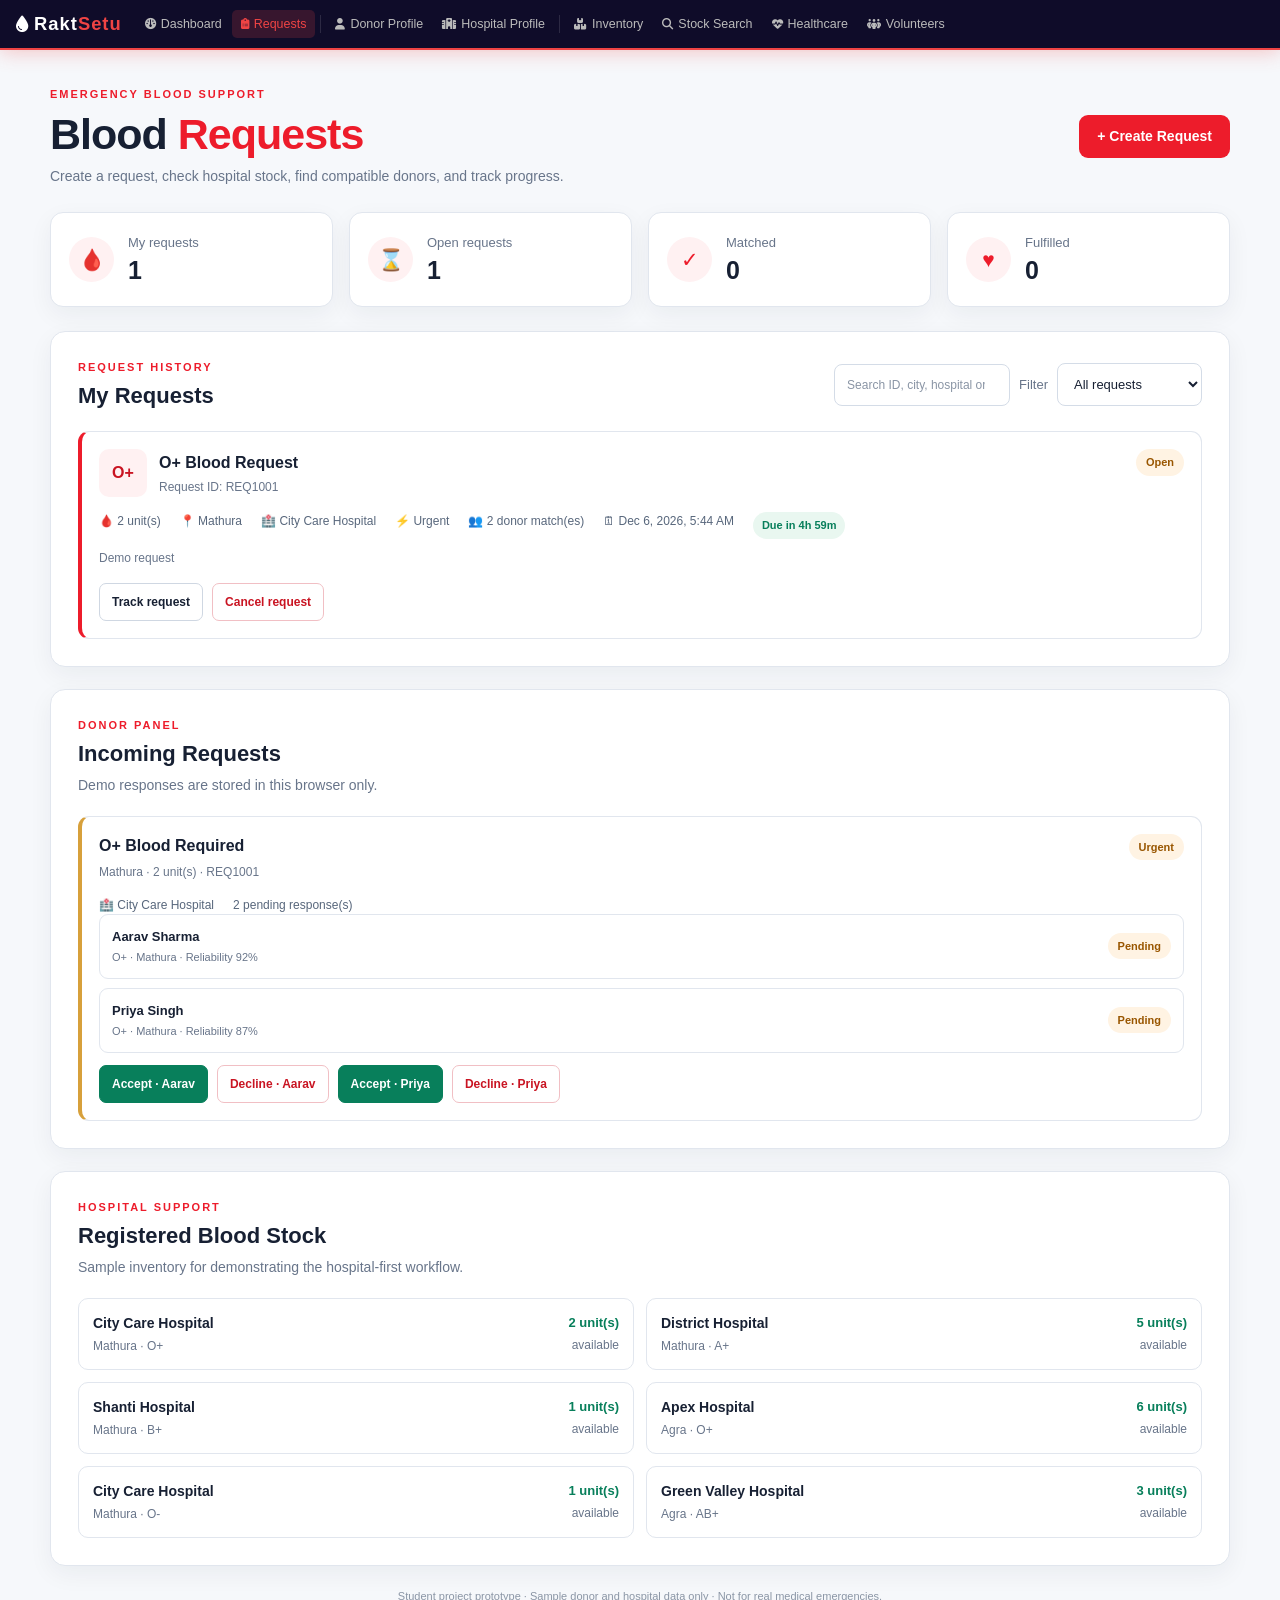
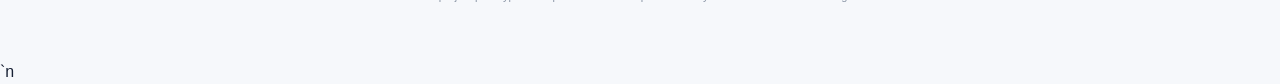
==== commit 24b6a89b: "Fix: unified navbar, professional icons, toast fix, auth flow, all members pages linked" ====
--- a/requests.html
+++ b/requests.html
@@ -61,5 +61,5 @@
   </main>
   <div class="modal-backdrop" id="requestModal" role="dialog" aria-modal="true" aria-labelledby="modalTitle" hidden><div class="modal-card"><div class="modal-heading"><div><p class="eyebrow">REQUEST TRACKING</p><h2 id="modalTitle">Request detail</h2></div><button class="icon-button" id="closeModalBtn" type="button" aria-label="Close details">×</button></div><div id="modalBody"></div></div></div>
   <div class="toast" id="toast" role="status" aria-live="polite"><span class="toast-mark">✓</span><span id="toastMessage"></span></div>
-</body>
+<script src="js/navbar.js"></script>`n</body>
 </html>
--- a/requests.css
+++ b/requests.css
@@ -1,1110 +1,2221 @@
 /* RaktSetu - Responsive CSS */
 
+
+
 :root {
+
   --red: #ed1c2b;
+
   --red-dark: #c91422;
+
   --red-pale: #fff1f2;
+
   --ink: #172033;
+
   --muted: #68758a;
+
   --line: #e1e6ee;
+
   --surface: #ffffff;
+
   --page: #f6f8fb;
+
   --green: #087f5b;
+
   --amber: #a85d00;
+
   --shadow: 0 8px 24px rgba(20, 32, 51, .055);
-}
+
+}
+
+
 
 * {
+
   box-sizing: border-box;
-}
+
+}
+
+
 
 html {
+
   scroll-behavior: smooth;
-}
+
+}
+
+
 
 body {
+
   margin: 0;
+
   font-family: Arial, Helvetica, sans-serif;
+
   color: var(--ink);
+
   background: var(--page);
+
   line-height: 1.5;
-}
+
+}
+
+
 
 button, input, select {
+
   font: inherit;
-}
+
+}
+
+
 
 button, select {
+
   cursor: pointer;
-}
+
+}
+
+
 
 button:focus-visible,
+
 a:focus-visible,
+
 input:focus-visible,
+
 select:focus-visible {
+
   outline: 3px solid rgba(237, 28, 43, .25);
+
   outline-offset: 2px;
-}
+
+}
+
+
 
 /* Header */
 
+
+
 .site-header {
+
   min-height: 72px;
+
   padding: 0 clamp(18px, 5vw, 76px);
+
   display: flex;
+
   align-items: center;
+
   gap: 32px;
+
   background: #fff;
+
   border-bottom: 1px solid var(--line);
-}
+
+}
+
+
 
 .brand {
+
   display: inline-flex;
+
   align-items: center;
+
   gap: 10px;
+
   text-decoration: none;
+
   color: var(--ink);
+
   font-size: 23px;
+
   font-weight: 800;
+
   white-space: nowrap;
-}
+
+}
+
+
 
 .brand-drop {
+
   width: 34px;
+
   height: 34px;
+
   display: grid;
+
   place-items: center;
+
   border-radius: 50%;
+
   color: white;
+
   background: var(--red);
+
   font-size: 19px;
-}
+
+}
+
+
 
 .brand-red {
+
   color: var(--red);
-}
+
+}
+
+
 
 .main-nav {
+
   display: flex;
+
   align-items: center;
+
   justify-content: center;
+
   gap: clamp(16px, 2.5vw, 34px);
+
   margin: 0 auto;
-}
+
+}
+
+
 
 .main-nav a {
+
   color: #526076;
+
   text-decoration: none;
+
   font-size: 14px;
+
   padding: 26px 0 23px;
+
   border-bottom: 3px solid transparent;
-}
+
+}
+
+
 
 .main-nav a:hover,
+
 .main-nav a.active {
+
   color: var(--red);
+
   border-color: var(--red);
-}
+
+}
+
+
 
 .header-user {
+
   display: flex;
+
   align-items: center;
+
   gap: 9px;
+
   font-size: 14px;
+
   font-weight: 700;
+
   white-space: nowrap;
-}
+
+}
+
+
 
 .user-avatar {
+
   display: grid;
+
   place-items: center;
+
   width: 31px;
+
   height: 31px;
+
   border-radius: 50%;
+
   color: var(--red-dark);
+
   background: var(--red-pale);
-}
+
+}
+
+
 
 /* Main layout */
 
+
+
 .page-shell {
+
   width: min(1180px, calc(100% - 40px));
+
   margin: 36px auto 56px;
-}
+
+}
+
+
 
 .page-heading {
+
   display: flex;
+
   align-items: center;
+
   justify-content: space-between;
+
   gap: 24px;
+
   margin-bottom: 25px;
-}
+
+}
+
+
 
 .eyebrow {
+
   margin: 0 0 7px;
+
   color: var(--red);
+
   font-size: 11px;
+
   font-weight: 800;
+
   letter-spacing: 2px;
-}
+
+}
+
+
 
 h1, h2, h3, p {
+
   margin-top: 0;
-}
+
+}
+
+
 
 h1 {
+
   margin-bottom: 7px;
+
   font-size: clamp(30px, 4vw, 43px);
+
   line-height: 1.15;
+
   letter-spacing: -1px;
-}
+
+}
+
+
 
 h1 span {
+
   color: var(--red);
-}
+
+}
+
+
 
 h2 {
+
   margin: 0;
+
   font-size: 22px;
+
   line-height: 1.3;
-}
+
+}
+
+
 
 h3 {
+
   margin-bottom: 5px;
+
   font-size: 16px;
-}
+
+}
+
+
 
 .subtitle,
+
 .section-note {
+
   margin: 0;
+
   color: var(--muted);
+
   font-size: 14px;
-}
+
+}
+
+
 
 /* Buttons */
 
+
+
 .button {
+
   display: inline-flex;
+
   align-items: center;
+
   justify-content: center;
+
   gap: 8px;
+
   min-height: 42px;
+
   padding: 10px 17px;
+
   border: 1px solid transparent;
+
   border-radius: 9px;
+
   font-weight: 700;
+
   font-size: 14px;
+
   transition: background .15s, transform .15s;
-}
+
+}
+
+
 
 .button:active {
+
   transform: translateY(1px);
-}
+
+}
+
+
 
 .button-primary {
+
   background: var(--red);
+
   color: #fff;
-}
+
+}
+
+
 
 .button-primary:hover {
+
   background: var(--red-dark);
-}
+
+}
+
+
 
 .button-outline {
+
   background: #fff;
+
   color: var(--ink);
+
   border-color: #cbd3df;
-}
+
+}
+
+
 
 .button-outline:hover {
+
   background: #f7f8fa;
-}
+
+}
+
+
 
 /* Statistics */
 
+
+
 .stats-grid {
+
   display: grid;
+
   grid-template-columns: repeat(4, minmax(0, 1fr));
+
   gap: 16px;
+
   margin-bottom: 24px;
-}
+
+}
+
+
 
 .stat-card {
+
   display: flex;
+
   align-items: center;
+
   gap: 14px;
+
   min-height: 95px;
+
   padding: 18px;
+
   background: var(--surface);
+
   border: 1px solid var(--line);
+
   border-radius: 13px;
+
   box-shadow: var(--shadow);
-}
+
+}
+
+
 
 .stat-icon {
+
   display: grid;
+
   place-items: center;
+
   width: 45px;
+
   height: 45px;
+
   border-radius: 50%;
+
   background: var(--red-pale);
+
   color: var(--red);
+
   font-size: 21px;
+
   flex: 0 0 auto;
-}
+
+}
+
+
 
 .stat-card p {
+
   margin: 0 0 2px;
+
   color: var(--muted);
+
   font-size: 13px;
-}
+
+}
+
+
 
 .stat-card strong {
+
   font-size: 25px;
+
   line-height: 1.2;
-}
+
+}
+
+
 
 /* Panels */
 
+
+
 .panel {
+
   margin-bottom: 22px;
+
   padding: clamp(18px, 3vw, 27px);
+
   background: #fff;
+
   border: 1px solid var(--line);
+
   border-radius: 15px;
+
   box-shadow: var(--shadow);
-}
+
+}
+
+
 
 .panel-heading {
+
   display: flex;
+
   align-items: center;
+
   justify-content: space-between;
+
   gap: 18px;
+
   margin-bottom: 20px;
-}
+
+}
+
+
 
 .panel-heading .section-note {
+
   margin-top: 6px;
-}
+
+}
+
+
 
 .icon-button {
+
   display: grid;
+
   place-items: center;
+
   width: 36px;
+
   height: 36px;
+
   border: 1px solid var(--line);
+
   border-radius: 9px;
+
   color: var(--muted);
+
   background: #fff;
+
   font-size: 25px;
+
   line-height: 1;
-}
+
+}
+
+
 
 .icon-button:hover {
+
   background: #f7f8fa;
+
   color: var(--red);
-}
+
+}
+
+
 
 /* Request form */
 
+
+
 .form-grid {
+
   display: grid;
+
   grid-template-columns: repeat(2, minmax(0, 1fr));
+
   gap: 18px 20px;
-}
+
+}
+
+
 
 .field {
+
   display: flex;
+
   flex-direction: column;
+
   gap: 7px;
+
   min-width: 0;
-}
+
+}
+
+
 
 .field > label,
+
 .field legend {
+
   font-size: 13px;
+
   font-weight: 700;
-}
+
+}
+
+
 
 .field > label span {
+
   color: var(--red);
-}
+
+}
+
+
 
 .field input:not([type="radio"]),
+
 .field select,
+
 .filter-wrap select {
+
   width: 100%;
+
   min-height: 43px;
+
   padding: 10px 12px;
+
   color: var(--ink);
+
   background: #fff;
+
   border: 1px solid #d4dce7;
+
   border-radius: 8px;
-}
+
+}
+
+
 
 .field input::placeholder {
+
   color: #9aa4b4;
-}
+
+}
+
+
 
 .field input:focus,
+
 .field select:focus,
+
 .filter-wrap select:focus {
+
   border-color: var(--red);
+
   outline: 3px solid rgba(237, 28, 43, .09);
-}
+
+}
+
+
 
 .urgency-field {
+
   grid-column: 1 / -1;
+
   margin: 0;
+
   padding: 0;
+
   border: 0;
-}
+
+}
+
+
 
 .urgency-field legend {
+
   margin-bottom: 9px;
-}
+
+}
+
+
 
 .urgency-options {
+
   display: grid;
+
   grid-template-columns: repeat(3, minmax(0, 1fr));
+
   gap: 12px;
-}
+
+}
+
+
 
 .urgency-option {
+
   display: flex;
+
   align-items: center;
+
   gap: 10px;
+
   min-height: 67px;
+
   padding: 12px;
+
   border: 1px solid #d4dce7;
+
   border-radius: 9px;
+
   cursor: pointer;
-}
+
+}
+
+
 
 .urgency-option:has(input:checked) {
+
   border-color: var(--red);
+
   background: #fff6f6;
-}
+
+}
+
+
 
 .urgency-option input {
+
   accent-color: var(--red);
-}
+
+}
+
+
 
 .urgency-option strong,
+
 .urgency-option small {
+
   display: block;
-}
+
+}
+
+
 
 .urgency-option strong {
+
   font-size: 13px;
-}
+
+}
+
+
 
 .urgency-option small {
+
   color: var(--muted);
+
   font-size: 11px;
-}
+
+}
+
+
 
 .stock-preview {
+
   margin-top: 18px;
+
   padding: 13px 15px;
+
   border: 1px solid #f4d1d4;
+
   border-radius: 9px;
+
   background: #fff8f8;
+
   color: #6c4145;
+
   font-size: 13px;
-}
+
+}
+
+
 
 .stock-preview strong {
+
   color: var(--ink);
-}
+
+}
+
+
 
 .stock-row {
+
   display: flex;
+
   flex-wrap: wrap;
+
   justify-content: space-between;
+
   gap: 6px 15px;
+
   padding: 6px 0;
-}
+
+}
+
+
 
 .stock-row + .stock-row {
+
   border-top: 1px solid #f2dfe1;
-}
+
+}
+
+
 
 .stock-positive {
+
   color: var(--green);
+
   font-weight: 700;
-}
+
+}
+
+
 
 .stock-low {
+
   color: var(--amber);
+
   font-weight: 700;
-}
+
+}
+
+
 
 .form-actions {
+
   display: flex;
+
   justify-content: flex-end;
+
   gap: 10px;
+
   margin-top: 19px;
-}
+
+}
+
+
 
 /* Search and filters */
 
+
+
 .history-heading {
+
   align-items: center;
-}
+
+}
+
+
 
 .filter-wrap {
+
   display: flex;
+
   align-items: center;
+
   gap: 9px;
+
   color: var(--muted);
+
   font-size: 13px;
-}
+
+}
+
+
 
 .filter-wrap select {
+
   width: auto;
+
   min-width: 145px;
-}
+
+}
+
+
 
 .search-input {
+
   width: min(280px, 100%);
+
   min-width: 0;
+
   min-height: 42px;
+
   padding: 10px 12px;
+
   border: 1px solid #d4dce7;
+
   border-radius: 8px;
+
   background: #fff;
+
   color: var(--ink);
+
   font: inherit;
+
   font-size: 12px;
-}
+
+}
+
+
 
 .search-input::placeholder {
+
   color: #8a95a5;
-}
+
+}
+
+
 
 .search-input:focus {
+
   border-color: var(--red);
+
   outline: 3px solid rgba(237, 28, 43, .09);
-}
+
+}
+
+
 
 .visually-hidden {
+
   position: absolute;
+
   width: 1px;
+
   height: 1px;
+
   padding: 0;
+
   margin: -1px;
+
   overflow: hidden;
+
   clip: rect(0, 0, 0, 0);
+
   white-space: nowrap;
+
   border: 0;
-}
+
+}
+
+
 
 /* Request cards */
 
+
+
 .request-list {
+
   display: grid;
+
   gap: 13px;
-}
+
+}
+
+
 
 .request-card,
+
 .incoming-card {
+
   border: 1px solid var(--line);
+
   border-left: 4px solid var(--red);
+
   border-radius: 11px;
+
   padding: 17px;
+
   min-width: 0;
+
   overflow-wrap: anywhere;
-}
+
+}
+
+
 
 .request-top,
+
 .incoming-header {
+
   display: flex;
+
   align-items: flex-start;
+
   justify-content: space-between;
+
   gap: 14px;
+
   flex-wrap: wrap;
-}
+
+}
+
+
 
 .request-main {
+
   display: flex;
+
   align-items: center;
+
   gap: 12px;
+
   min-width: 0;
-}
+
+}
+
+
 
 .blood-badge {
+
   display: grid;
+
   place-items: center;
+
   min-width: 48px;
+
   height: 48px;
+
   padding: 4px;
+
   border-radius: 10px;
+
   background: var(--red-pale);
+
   color: var(--red-dark);
+
   font-weight: 800;
-}
+
+}
+
+
 
 .request-card h3 {
+
   margin: 0 0 3px;
-}
+
+}
+
+
 
 .request-id {
+
   margin: 0;
+
   color: var(--muted);
+
   font-size: 12px;
+
   overflow-wrap: anywhere;
-}
+
+}
+
+
 
 .status-badge {
+
   display: inline-flex;
+
   align-items: center;
+
   justify-content: center;
+
   border-radius: 30px;
+
   padding: 5px 10px;
+
   background: #eef2f6;
+
   color: #4d5b6e;
+
   font-size: 11px;
+
   font-weight: 700;
+
   white-space: nowrap;
-}
+
+}
+
+
 
 .status-open,
+
 .status-pending {
+
   background: #fff3e3;
+
   color: #995600;
-}
+
+}
+
+
 
 .status-matched {
+
   background: #e9f7f0;
+
   color: #087f5b;
-}
+
+}
+
+
 
 .status-fulfilled {
+
   background: #e7f5ec;
+
   color: #087443;
-}
+
+}
+
+
 
 .status-cancelled,
+
 .status-declined {
+
   background: #fbeaec;
+
   color: #b42332;
-}
+
+}
+
+
 
 .request-details,
+
 .incoming-info {
+
   display: flex;
+
   flex-wrap: wrap;
+
   gap: 9px 19px;
+
   margin-top: 15px;
+
   color: #58677c;
+
   font-size: 12px;
-}
+
+}
+
+
 
 .request-actions,
+
 .incoming-actions {
+
   display: flex;
+
   flex-wrap: wrap;
+
   gap: 9px;
+
   margin-top: 16px;
-}
+
+}
+
+
 
 .small-button {
+
   min-height: 38px;
+
   padding: 7px 12px;
+
   border: 1px solid #cfd7e2;
+
   border-radius: 7px;
+
   background: #fff;
+
   color: var(--ink);
+
   font-size: 12px;
+
   font-weight: 700;
-}
+
+}
+
+
 
 .small-button:hover {
+
   background: #f5f7fa;
-}
+
+}
+
+
 
 .small-button.danger {
+
   color: var(--red-dark);
+
   border-color: #f1bfc4;
-}
+
+}
+
+
 
 .small-button.success {
+
   color: #fff;
+
   background: var(--green);
+
   border-color: var(--green);
-}
+
+}
+
+
 
 .small-button.success:hover {
+
   background: #066a4d;
-}
+
+}
+
+
 
 .small-button:disabled {
+
   cursor: not-allowed;
+
   opacity: .45;
-}
+
+}
+
+
 
 .empty-state {
+
   padding: 26px 15px;
+
   text-align: center;
+
   border: 1px dashed #d7dee8;
+
   border-radius: 10px;
+
   color: var(--muted);
+
   font-size: 13px;
-}
+
+}
+
+
 
 .empty-state strong {
+
   display: block;
+
   color: var(--ink);
+
   font-size: 15px;
+
   margin-bottom: 4px;
-}
+
+}
+
+
 
 .incoming-card {
+
   border-left-color: #d7a03b;
-}
+
+}
+
+
 
 .incoming-card .incoming-header p {
+
   margin: 4px 0 0;
+
   color: var(--muted);
+
   font-size: 12px;
-}
+
+}
+
+
 
 .incoming-actions {
+
   margin-top: 12px;
-}
+
+}
+
+
 
 .match-list {
+
   display: grid;
+
   gap: 9px;
-}
+
+}
+
+
 
 .match-row {
+
   display: flex;
+
   align-items: center;
+
   justify-content: space-between;
+
   gap: 12px;
+
   padding: 12px;
+
   border: 1px solid var(--line);
+
   border-radius: 9px;
-}
+
+}
+
+
 
 .match-row strong {
+
   display: block;
+
   font-size: 13px;
-}
+
+}
+
+
 
 .match-row p {
+
   margin: 3px 0 0;
+
   color: var(--muted);
+
   font-size: 11px;
-}
+
+}
+
+
 
 /* Deadline indicators */
 
+
+
 .deadline-label {
+
   display: inline-flex;
+
   align-items: center;
+
   width: fit-content;
+
   padding: 5px 9px;
+
   border-radius: 20px;
+
   background: #fff3e3;
+
   color: #995600;
+
   font-size: 11px;
+
   font-weight: 700;
-}
+
+}
+
+
 
 .deadline-soon,
+
 .deadline-overdue {
+
   background: #fbeaec;
+
   color: #b42332;
-}
+
+}
+
+
 
 .deadline-completed {
+
   background: #e7f5ec;
+
   color: #087443;
-}
+
+}
+
+
 
 .deadline-cancelled {
+
   background: #eef2f6;
+
   color: #4d5b6e;
-}
+
+}
+
+
 
 .deadline-upcoming {
+
   background: #e9f7f0;
+
   color: #087f5b;
-}
+
+}
+
+
 
 /* Hospital stock */
 
+
+
 .inventory-grid {
+
   display: grid;
+
   grid-template-columns: repeat(2, minmax(0, 1fr));
+
   gap: 12px;
-}
+
+}
+
+
 
 .inventory-card {
+
   display: flex;
+
   justify-content: space-between;
+
   align-items: center;
+
   gap: 14px;
+
   padding: 14px;
+
   border: 1px solid var(--line);
+
   border-radius: 10px;
+
   min-width: 0;
+
   overflow-wrap: anywhere;
-}
+
+}
+
+
 
 .inventory-card strong {
+
   display: block;
+
   font-size: 14px;
-}
+
+}
+
+
 
 .inventory-card p {
+
   margin: 3px 0 0;
+
   color: var(--muted);
+
   font-size: 12px;
-}
+
+}
+
+
 
 .inventory-units {
+
   color: var(--green);
+
   font-size: 13px;
+
   font-weight: 800;
+
   text-align: right;
+
   white-space: nowrap;
-}
+
+}
+
+
 
 /* Modal */
 
+
+
 .prototype-note {
+
   text-align: center;
+
   color: #8a95a5;
+
   font-size: 11px;
-}
+
+}
+
+
 
 .modal-backdrop {
+
   position: fixed;
+
   inset: 0;
+
   z-index: 20;
+
   display: grid;
+
   place-items: center;
+
   padding: 20px;
+
   background: rgba(16, 24, 40, .55);
+
   overflow-y: auto;
-}
+
+}
+
+
 
 .modal-backdrop[hidden],
+
 [hidden] {
+
   display: none !important;
-}
+
+}
+
+
 
 .modal-card {
+
   width: min(650px, 100%);
+
   max-height: min(85vh, 800px);
+
   overflow-y: auto;
+
   padding: 24px;
+
   border-radius: 15px;
+
   background: #fff;
+
   box-shadow: 0 20px 70px rgba(0, 0, 0, .2);
-}
+
+}
+
+
 
 .modal-heading {
+
   display: flex;
+
   align-items: flex-start;
+
   justify-content: space-between;
+
   gap: 15px;
+
   margin-bottom: 18px;
-}
+
+}
+
+
 
 .modal-heading h2 {
+
   font-size: 23px;
-}
+
+}
+
+
 
 .tracker {
+
   display: grid;
+
   grid-template-columns: 1fr 30px 1fr 30px 1fr;
+
   align-items: center;
+
   gap: 5px;
+
   margin: 22px 0;
-}
+
+}
+
+
 
 .track-step {
+
   text-align: center;
+
   color: #8792a3;
+
   font-size: 11px;
-}
+
+}
+
+
 
 .track-circle {
+
   display: grid;
+
   place-items: center;
+
   width: 30px;
+
   height: 30px;
+
   margin: 0 auto 6px;
+
   border-radius: 50%;
+
   background: #edf0f4;
+
   color: #7b8797;
+
   font-weight: 800;
-}
+
+}
+
+
 
 .track-step.completed {
+
   color: var(--green);
-}
+
+}
+
+
 
 .track-step.completed .track-circle {
+
   color: #fff;
+
   background: var(--green);
-}
+
+}
+
+
 
 .track-line {
+
   height: 2px;
+
   background: #e1e6ee;
-}
+
+}
+
+
 
 /* Toast notifications */
 
+
+
 .toast {
+
   position: fixed;
+
   z-index: 30;
+
   right: 22px;
+
   bottom: 22px;
+
   display: flex;
+
   align-items: center;
+
   gap: 10px;
+
   max-width: min(420px, calc(100% - 32px));
+
   padding: 13px 17px;
+
   border: 1px solid #d8e7de;
+
   border-radius: 10px;
+
   background: #fff;
+
   box-shadow: 0 10px 30px rgba(20, 32, 51, .15);
+
   color: var(--ink);
+
   font-size: 13px;
+
   opacity: 0;
+
   transform: translateY(12px);
+
   pointer-events: none;
+
   transition: opacity .2s, transform .2s;
-}
+
+}
+
+
 
 .toast.show {
+
   opacity: 1;
+
   transform: translateY(0);
-}
+
+}
+
+
 
 .toast-mark {
+
   display: grid;
+
   place-items: center;
+
   width: 25px;
+
   height: 25px;
+
   flex: 0 0 auto;
+
   border-radius: 50%;
+
   background: #e5f5eb;
+
   color: var(--green);
+
   font-weight: 800;
-}
+
+}
+
+
 
 /* Tablet */
 
+
+
 @media (max-width: 850px) {
+
   .site-header {
+
     flex-wrap: wrap;
+
     gap: 8px 20px;
+
     padding-top: 12px;
+
     padding-bottom: 0;
-  }
+
+  }
+
+
 
   .brand {
+
     margin-right: auto;
-  }
+
+  }
+
+
 
   .header-user {
+
     order: 2;
-  }
+
+  }
+
+
 
   .main-nav {
+
     order: 3;
+
     width: 100%;
+
     justify-content: flex-start;
+
     overflow-x: auto;
+
     gap: 24px;
-  }
+
+  }
+
+
 
   .main-nav a {
+
     padding: 12px 0 10px;
+
     white-space: nowrap;
-  }
+
+  }
+
+
 
   .page-shell {
+
     margin-top: 26px;
-  }
+
+  }
+
+
 
   .stats-grid {
+
     grid-template-columns: repeat(2, minmax(0, 1fr));
-  }
+
+  }
+
+
 
   .filter-wrap {
+
     flex-wrap: wrap;
-  }
+
+  }
+
+
 
   .search-input {
+
     flex: 1 1 220px;
-  }
-}
+
+  }
+
+}
+
+
 
 /* Mobile */
 
+
+
 @media (max-width: 600px) {
+
   .page-shell {
+
     width: calc(100% - 24px);
+
     margin-top: 20px;
-  }
+
+  }
+
+
 
   .page-heading {
+
     align-items: flex-start;
+
     flex-direction: column;
-  }
+
+  }
+
+
 
   .page-heading .button {
+
     width: 100%;
-  }
+
+  }
+
+
 
   .stats-grid {
+
     gap: 10px;
-  }
+
+  }
+
+
 
   .stat-card {
+
     min-height: 80px;
+
     padding: 12px;
+
     gap: 9px;
-  }
+
+  }
+
+
 
   .stat-icon {
+
     width: 36px;
+
     height: 36px;
+
     font-size: 17px;
-  }
+
+  }
+
+
 
   .stat-card p {
+
     font-size: 11px;
-  }
+
+  }
+
+
 
   .stat-card strong {
+
     font-size: 22px;
-  }
+
+  }
+
+
 
   .panel {
+
     padding: 17px 14px;
+
     border-radius: 12px;
-  }
+
+  }
+
+
 
   .panel-heading {
+
     align-items: flex-start;
-  }
+
+  }
+
+
 
   .form-grid {
+
     grid-template-columns: 1fr;
+
     gap: 14px;
-  }
+
+  }
+
+
 
   .urgency-field {
+
     grid-column: auto;
-  }
+
+  }
+
+
 
   .urgency-options {
+
     grid-template-columns: 1fr;
+
     gap: 8px;
-  }
+
+  }
+
+
 
   .urgency-option {
+
     min-height: 55px;
-  }
+
+  }
+
+
 
   .history-heading {
+
     flex-direction: column;
-  }
+
+  }
+
+
 
   .filter-wrap {
+
     align-items: stretch;
+
     flex-direction: column;
+
     width: 100%;
-  }
+
+  }
+
+
 
   .filter-wrap label {
+
     margin-top: 3px;
-  }
+
+  }
+
+
 
   .filter-wrap select,
+
   .filter-wrap .search-input {
+
     width: 100%;
-    min-width: 1;
-  }
+
+    min-width: 0;
+
+  }
+
+
 
   .request-card,
+
   .incoming-card {
+
     padding: 13px;
-  }
+
+  }
+
+
 
   .request-main {
+
     align-items: flex-start;
-  }
+
+  }
+
+
 
   .request-details {
+
     gap: 8px 12px;
-  }
+
+  }
+
+
 
   .inventory-grid {
+
     grid-template-columns: 1fr;
-  }
+
+  }
+
+
 
   .inventory-card {
+
     align-items: flex-start;
+
     flex-wrap: wrap;
+
     padding: 12px;
-  }
+
+  }
+
+
 
   .inventory-units {
+
     text-align: left;
-  }
+
+  }
+
+
 
   .stock-row {
+
     align-items: flex-start;
-  }
+
+  }
+
+
 
   .form-actions {
+
     flex-direction: column-reverse;
-  }
+
+  }
+
+
 
   .form-actions .button {
+
     width: 100%;
-  }
+
+  }
+
+
 
   .modal-card {
+
     padding: 18px 14px;
-  }
+
+  }
+
+
 
   .tracker {
+
     grid-template-columns: 1fr 14px 1fr 14px 1fr;
-  }
+
+  }
+
+
 
   .track-step {
+
     font-size: 10px;
-  }
+
+  }
+
+
 
   .request-actions .small-button,
+
   .incoming-actions .small-button {
+
     flex: 1 1 140px;
-  }
-}
+
+  }
+
+}
+
+
 
 /* Respect reduced-motion settings */
 
+
+
 @media (prefers-reduced-motion: reduce) {
+
   html {
+
     scroll-behavior: auto;
-  }
+
+  }
+
+
 
   *,
+
   *::before,
+
   *::after {
+
     transition-duration: .01ms !important;
+
     animation-duration: .01ms !important;
-  }
-}+
+  }
+
+}
+/* Final presentation refinements */
+.modal-section-title{margin:20px 0 12px}.stock-preview{line-height:1.7}.request-card:focus-within,.incoming-card:focus-within{border-color:#ed1c2b}.button:disabled{opacity:.55;cursor:not-allowed}.inventory-units p{font-weight:400}.site-header{position:relative;z-index:1}
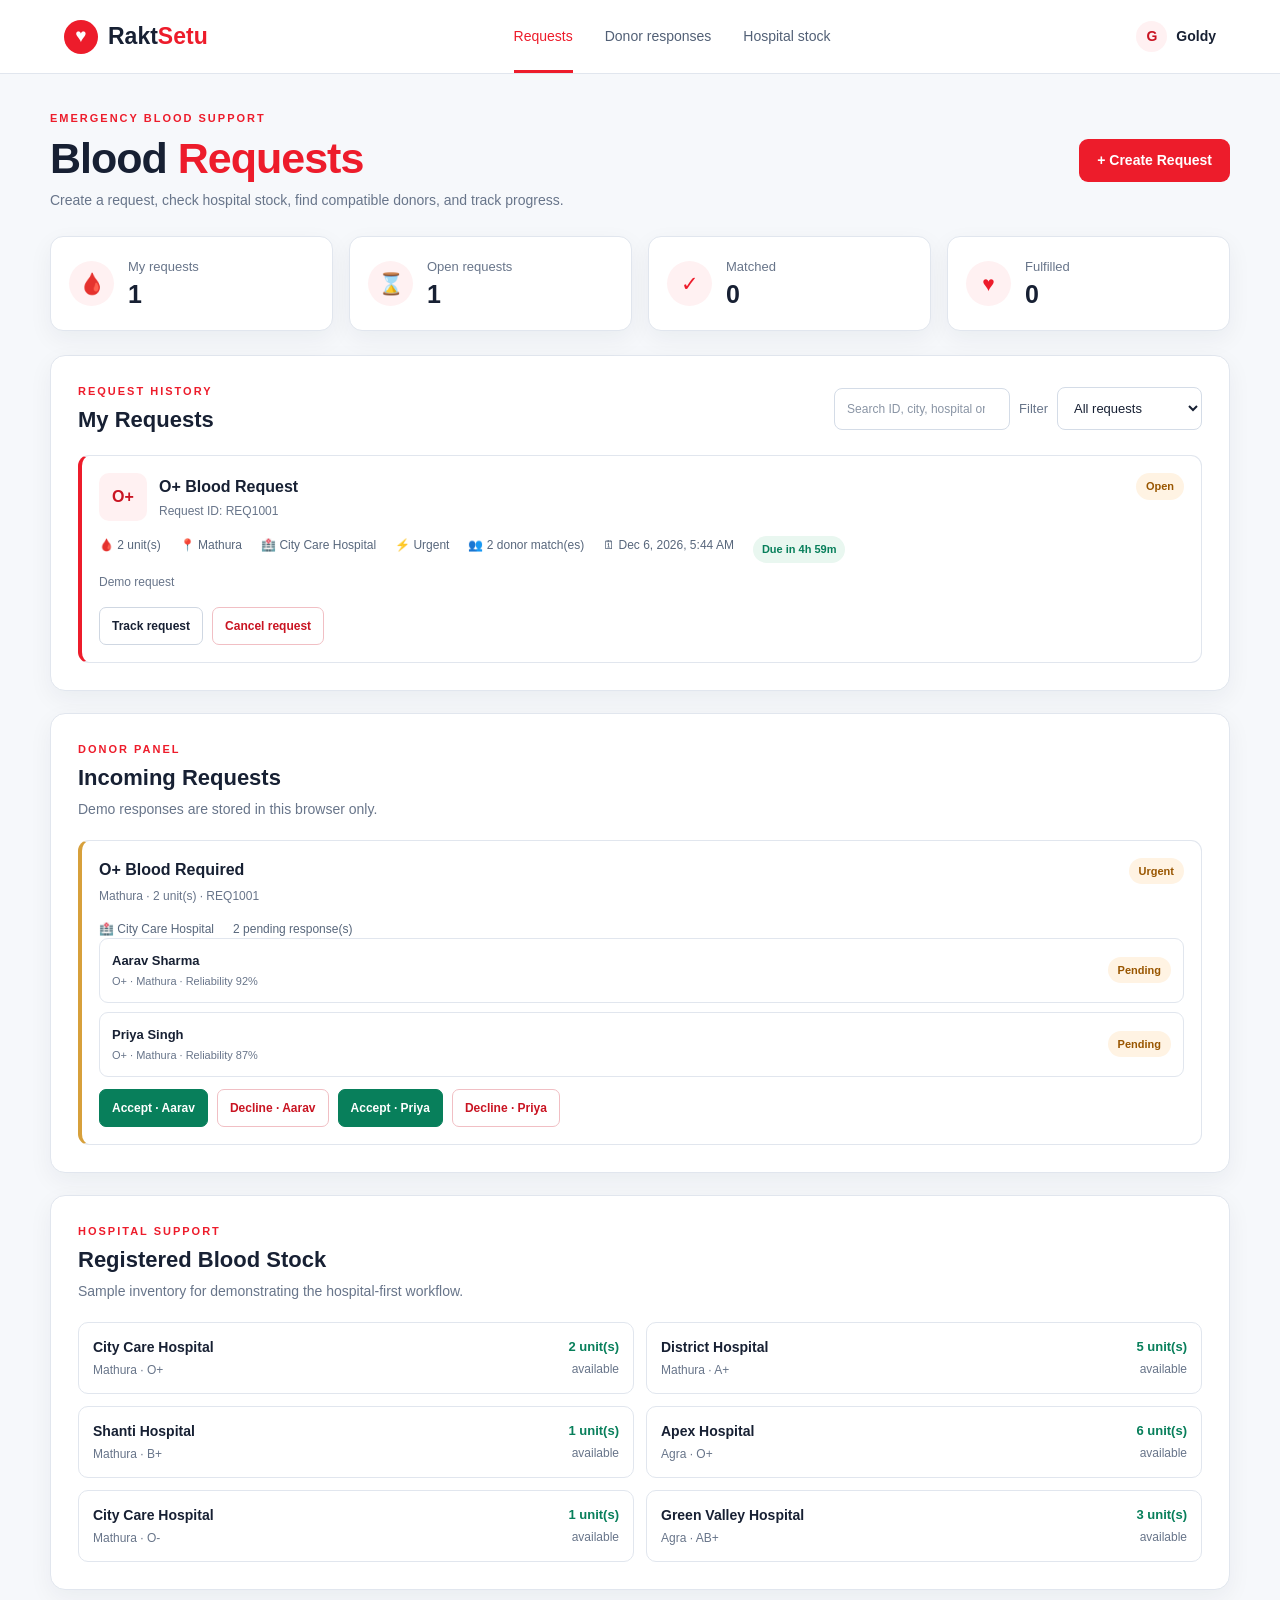
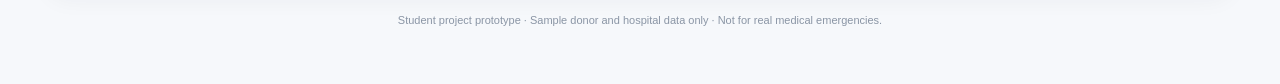
==== commit 5b697bc6: "Merge remote-tracking branch 'origin/dev' into feature/harshika :wq# the commit." ====
--- a/requests.html
+++ b/requests.html
@@ -61,5 +61,5 @@
   </main>
   <div class="modal-backdrop" id="requestModal" role="dialog" aria-modal="true" aria-labelledby="modalTitle" hidden><div class="modal-card"><div class="modal-heading"><div><p class="eyebrow">REQUEST TRACKING</p><h2 id="modalTitle">Request detail</h2></div><button class="icon-button" id="closeModalBtn" type="button" aria-label="Close details">×</button></div><div id="modalBody"></div></div></div>
   <div class="toast" id="toast" role="status" aria-live="polite"><span class="toast-mark">✓</span><span id="toastMessage"></span></div>
-<script src="js/navbar.js"></script>`n</body>
+</body>
 </html>
